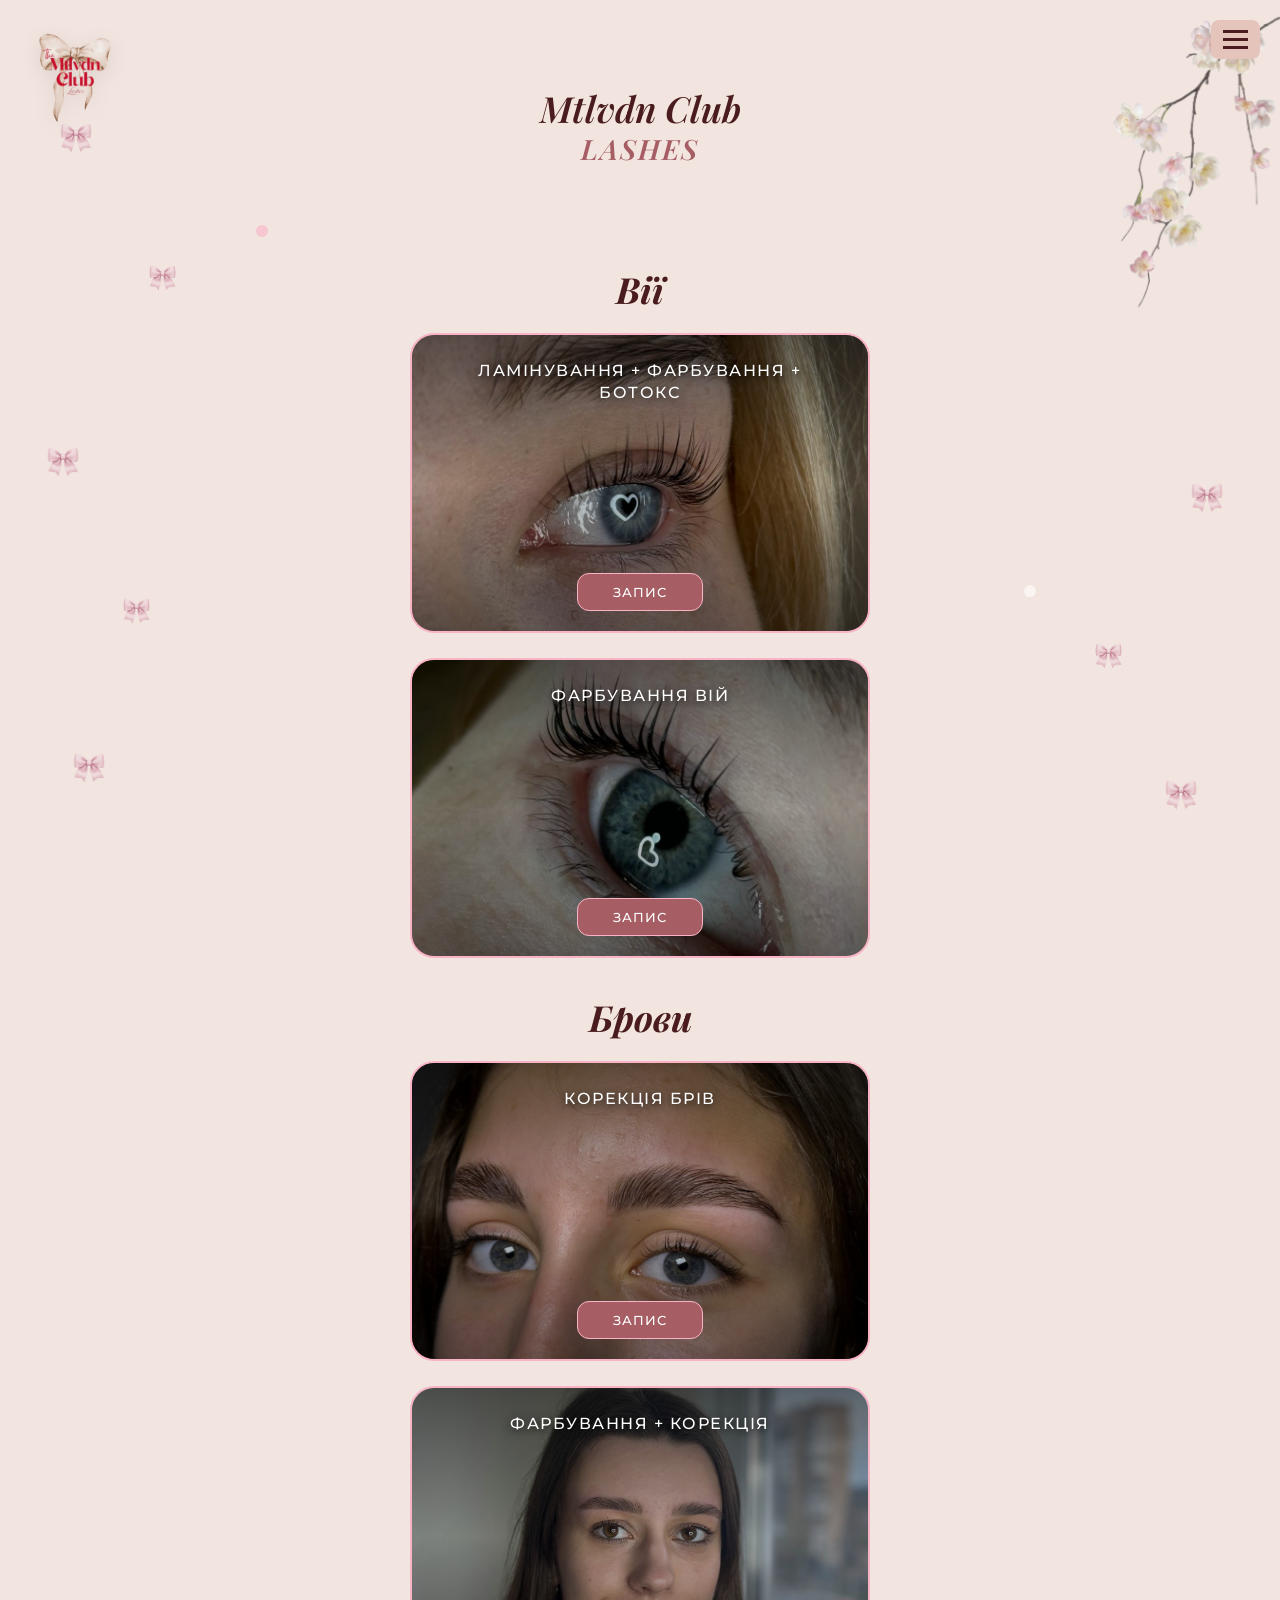
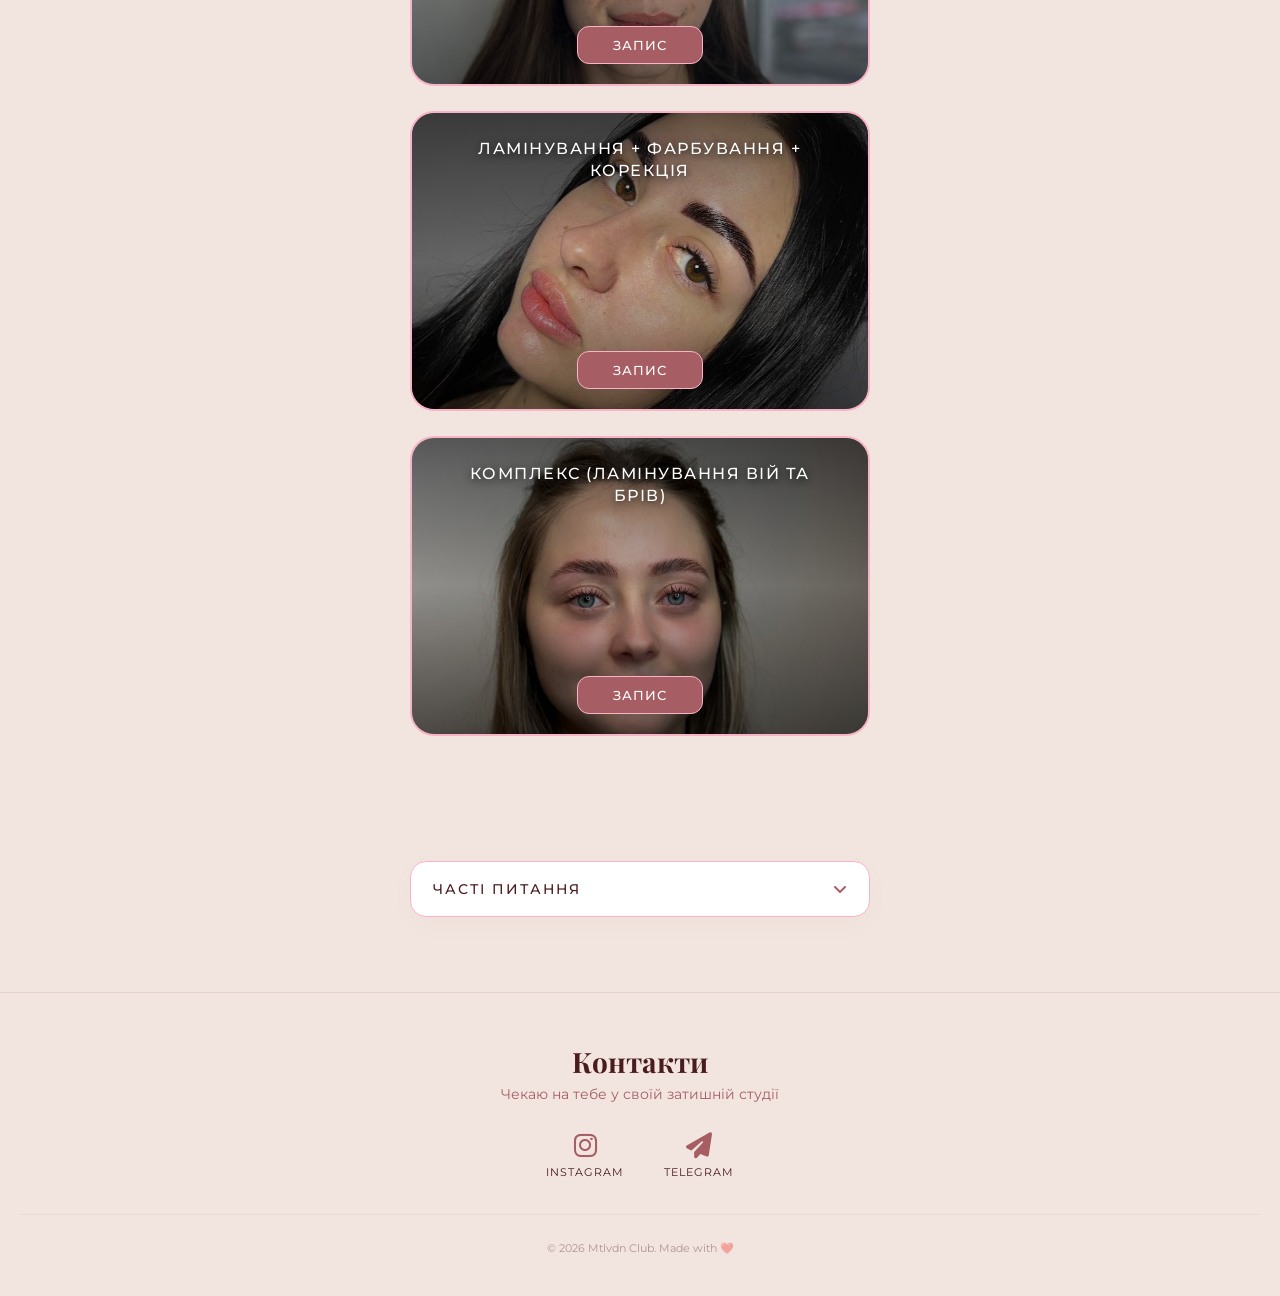
==== index.html @ f92e26c7 "Update print statement from 'Hello' to 'Goodbye'" ====
<!DOCTYPE html>
<html lang="uk">
<head>
    <meta charset="UTF-8">
    <meta name="viewport" content="width=device-width, initial-scale=1.0">
    <title>Mtlvdn Club Lashes</title>
    <link rel="stylesheet" href="style.css">
    <link rel="stylesheet" href="https://cdnjs.cloudflare.com/ajax/libs/font-awesome/6.5.1/css/all.min.css">
    <link href="https://fonts.googleapis.com/css2?family=Montserrat:wght@300;400;500;600&display=swap" rel="stylesheet">
    <link href="https://fonts.googleapis.com/css2?family=Playfair+Display:ital,wght@0,400;0,700;1,600&display=swap" rel="stylesheet">
</head>
<body style="background-color: #f2e5df;">

    <header class="hero">
        <div class="bow bow-1"></div>
        <div class="bow bow-2"></div>
        <div class="bow bow-3"></div>
        <div class="bow bow-4"></div>
        <div class="bow bow-5"></div>
        <div class="bow bow-6"></div>
        <div class="bow bow-7"></div>
        <div class="bow bow-8"></div>
        <div class="bow bow-9"></div>
        <div class="bow bow-10"></div>

        <div class="confetti confetti-1"></div>
        <div class="confetti confetti-2"></div>

        <a href="index.html">
            <img src="images/logo.png" alt="Логотип" class="main-logo">
        </a>

        <div class="header-title">
            <span class="main-text">Mtlvdn Club</span>
            <span class="sub-text">Lashes</span>
        </div>

        <div class="menu-toggle" id="mobile-menu" style="z-index: 9999 !important; cursor: pointer;" 
             onclick="
                this.classList.toggle('active');
                var m = document.getElementById('actual-menu');
                if(m.style.display === 'flex') { m.style.display = 'none'; } else { m.style.display = 'flex'; }
             ">
            <span class="bar"></span>
            <span class="bar"></span>
            <span class="bar"></span>
        </div>

        <nav class="nav-menu" id="actual-menu" style="display: none; position: fixed; top: 0; left: 0; width: 100%; height: 100%; background: rgba(242, 229, 223, 0.98); justify-content: center; align-items: center; z-index: 9998 !important;" 
             onclick="
                document.getElementById('mobile-menu').classList.remove('active'); 
                this.style.display = 'none';
             ">
            <div class="menu-glass-box" style="background: rgba(255, 255, 255, 0.4); backdrop-filter: blur(15px); -webkit-backdrop-filter: blur(15px); border: 1px solid rgba(248, 179, 198, 0.5); border-radius: 35px; padding: 30px; width: 85%; max-width: 360px; box-shadow: 0 15px 35px rgba(74, 28, 31, 0.08);" onclick="event.stopPropagation();">
                <ul style="list-style: none; padding: 0; margin: 0; width: 100%;">
                    <li><a href="services.html" class="menu-btn-item">Послуги</a></li>
                    <li><a href="about.html" class="menu-btn-item">Про мене</a></li>
                    <li><a href="#contacts" class="menu-btn-item" onclick="document.getElementById('actual-menu').style.display = 'none'; document.getElementById('mobile-menu').classList.remove('active');">Контакти</a></li>
                    <li><a href="javascript:void(0)" onclick="document.getElementById('actual-menu').style.display = 'none'; document.getElementById('mobile-menu').classList.remove('active'); openModal();" class="menu-btn-item special">Записатися</a></li>
                </ul>
            </div>
        </nav>
        <img src="images/sakura.png" alt="Sakura" class="sakura-top-right">
    </header>

    <main id="services" class="services-section animate-fade">
        <h2 class="category-title">Вії</h2>
        
        <div class="service-item bg-card" style="background-image: url('images/lashes1.jpg');">
            <div class="card-content">
                <h3 class="card-name">Ламінування + фарбування + ботокс</h3>
                <button class="card-btn" onclick="openModal('Ламінування+фарбування+ботокс (500грн)')">ЗАПИС</button>
            </div>
        </div>

        <div class="service-item bg-card" style="background-image: url('images/lashes2.jpg');">
            <div class="card-content">
                <h3 class="card-name">Фарбування вій</h3>
                <button class="card-btn" onclick="openModal('Фарбування вій (150 грн)')">ЗАПИС</button>
            </div>
        </div>

        <h2 class="category-title">Брови</h2>

        <div class="service-item bg-card" style="background-image: url('images/brows1.jpg');">
            <div class="card-content">
                <h3 class="card-name">Корекція брів</h3>
                <button class="card-btn" onclick="openModal('Корекція брів (200 грн)')">ЗАПИС</button>
            </div>
        </div>

        <div class="service-item bg-card" style="background-image: url('images/brows2.jpg');">
            <div class="card-content">
                <h3 class="card-name">Фарбування + корекція</h3>
                <button class="card-btn" onclick="openModal('Фарбування+корекція (400 грн)')">ЗАПИС</button>
            </div>
        </div>

        <div class="service-item bg-card" style="background-image: url('images/brows3.jpg');">
            <div class="card-content">
                <h3 class="card-name">Ламінування + фарбування + корекція</h3>
                <button class="card-btn" onclick="openModal('Ламінування+фарбування+корекція (600грн)')">ЗАПИС</button>
            </div>
        </div>

        <div class="service-item bg-card" style="background-image: url('images/complex.jpg'); position: relative; height: 300px; border-radius: 24px; background-size: cover; background-position: center; overflow: hidden; display: flex; flex-direction: column; justify-content: flex-end;">
            <div class="card-content" style="width: 100%; padding: 25px 15px 20px 15px; box-sizing: border-box; display: flex; flex-direction: column; align-items: center;">
                <h3 class="card-name" style="text-shadow: 0 2px 8px rgba(0, 0, 0, 0.9);">Комплекс (Ламінування вій та брів)</h3>
                <button class="card-btn" onclick="openModal('Комплекс (1000 грн)')">ЗАПИС</button>
            </div>
        </div>
    </main>
<section class="faq-section animate-fade" style="max-width: 500px; margin: 40px auto 60px auto; padding: 0 20px; box-sizing: border-box;">
        
        <div class="main-faq-toggle" style="background: #ffffff; border: 1.5px solid #f8b3c6; border-radius: 16px; padding: 18px 22px; display: flex; justify-content: space-between; align-items: center; cursor: pointer; box-shadow: 0 8px 25px rgba(166, 94, 100, 0.03); transition: all 0.3s ease;" 
             onclick="toggleGlobalFaq(this)">
            <span style="font-family: 'Montserrat', sans-serif; font-size: 14px; font-weight: 500; color: #4a1c1f; letter-spacing: 2px; text-transform: uppercase; flex-grow: 1; text-align: left;">ЧАСТІ ПИТАННЯ</span>
            <i class="fa-solid fa-angle-down" id="main-faq-icon" style="color: #a65e64; transition: transform 0.3s ease; font-size: 16px; margin-left: 15px;"></i>
        </div>

        <div id="global-faq-container" style="max-height: 0; overflow: hidden; transition: max-height 0.5s ease-out; margin-top: 15px;">
            <div class="faq-container" style="padding-top: 5px;">

                <div class="faq-item" style="background: #ffffff; border: 1.5px solid #f8b3c6; border-radius: 16px; margin-bottom: 12px; overflow: hidden; transition: all 0.3s ease;" onclick="toggleMobileFaq(this)">
                    <div class="faq-question" style="padding: 18px 20px; display: flex; justify-content: space-between; align-items: center; cursor: pointer; font-family: 'Montserrat', sans-serif; font-size: 14px; font-weight: 500; color: #4a1c1f;">
                        <span>1. Скільки тримається ламінування?</span>
                        <i class="fa-solid fa-plus faq-icon" style="color: #a65e64; transition: transform 0.3s ease; font-size: 14px;"></i>
                    </div>
                    <div class="faq-answer" style="max-height: 0; overflow: hidden; transition: max-height 0.3s ease-out; font-family: 'Montserrat', sans-serif; font-size: 13px; line-height: 1.6; color: #5a3e3f; background: #fffbfb;">
                        <p style="padding: 0 20px 18px 20px; margin: 0;">Ефект від ламінування зазвичай тримається від 1 до 2 місяців (4–8 тижнів). Це залежить від природного циклу оновлення волосків та правильного догляду після процедури.<br><br><strong>Важливо:</strong> ефект на віях не зникає раптово в один день — він поступово слабшає, тому навіть на 7–8 тижні частина вій ще може зберігати вигин.</p>
                    </div>
                </div>

                <div class="faq-item" style="background: #ffffff; border: 1.5px solid #f8b3c6; border-radius: 16px; margin-bottom: 12px; overflow: hidden; transition: all 0.3s ease;" onclick="toggleMobileFaq(this)">
                    <div class="faq-question" style="padding: 18px 20px; display: flex; justify-content: space-between; align-items: center; cursor: pointer; font-family: 'Montserrat', sans-serif; font-size: 14px; font-weight: 500; color: #4a1c1f;">
                        <span>2. Чи можна мочити вії після процедури?</span>
                        <i class="fa-solid fa-plus faq-icon" style="color: #a65e64; transition: transform 0.3s ease; font-size: 14px;"></i>
                    </div>
                    <div class="faq-answer" style="max-height: 0; overflow: hidden; transition: max-height 0.3s ease-out; font-family: 'Montserrat', sans-serif; font-size: 13px; line-height: 1.6; color: #5a3e3f; background: #fffbfb;">
                        <p style="padding: 0 20px 18px 20px; margin: 0;">Ні, протягом перших кількох годин варто уникати контакту з водою, не терти очі та не чіпати вії руками.<br><br>У кінці дня обов’язково потрібно змити залишки складників і фарбника — це важлива частина догляду після ламінування. Також бажано утриматися від відвідування сауни, солярію, СПА та басейну в першу добу після процедури.</p>
                    </div>
                </div>

                <div class="faq-item" style="background: #ffffff; border: 1.5px solid #f8b3c6; border-radius: 16px; margin-bottom: 12px; overflow: hidden; transition: all 0.3s ease;" onclick="toggleMobileFaq(this)">
                    <div class="faq-question" style="padding: 18px 20px; display: flex; justify-content: space-between; align-items: center; cursor: pointer; font-family: 'Montserrat', sans-serif; font-size: 14px; font-weight: 500; color: #4a1c1f;">
                        <span>3. Чи псує ламінування свої вії або брови?</span>
                        <i class="fa-solid fa-plus faq-icon" style="color: #a65e64; transition: transform 0.3s ease; font-size: 14px;"></i>
                    </div>
                    <div class="faq-answer" style="max-height: 0; overflow: hidden; transition: max-height 0.3s ease-out; font-family: 'Montserrat', sans-serif; font-size: 13px; line-height: 1.6; color: #5a3e3f; background: #fffbfb;">
                        <p style="padding: 0 20px 18px 20px; margin: 0;">Ні, при правильному виконанні процедури, використанні якісних матеріалів та належному догляді ламінування не шкодить волоскам.</p>
                    </div>
                </div>

                <div class="faq-item" style="background: #ffffff; border: 1.5px solid #f8b3c6; border-radius: 16px; margin-bottom: 12px; overflow: hidden; transition: all 0.3s ease;" onclick="toggleMobileFaq(this)">
                    <div class="faq-question" style="padding: 18px 20px; display: flex; justify-content: space-between; align-items: center; cursor: pointer; font-family: 'Montserrat', sans-serif; font-size: 14px; font-weight: 500; color: #4a1c1f;">
                        <span>4. Скільки тримається фарба на бровах?</span>
                        <i class="fa-solid fa-plus faq-icon" style="color: #a65e64; transition: transform 0.3s ease; font-size: 14px;"></i>
                    </div>
                    <div class="faq-answer" style="max-height: 0; overflow: hidden; transition: max-height 0.3s ease-out; font-family: 'Montserrat', sans-serif; font-size: 13px; line-height: 1.6; color: #5a3e3f; background: #fffbfb;">
                        <p style="padding: 0 20px 18px 20px; margin: 0;">На шкірі фарба тримається до 7 днів, а на волосках — приблизно 3–4 тижні.</p>
                    </div>
                </div>

                <div class="faq-item" style="background: #ffffff; border: 1.5px solid #f8b3c6; border-radius: 16px; margin-bottom: 12px; overflow: hidden; transition: all 0.3s ease;" onclick="toggleMobileFaq(this)">
                    <div class="faq-question" style="padding: 18px 20px; display: flex; justify-content: space-between; align-items: center; cursor: pointer; font-family: 'Montserrat', sans-serif; font-size: 14px; font-weight: 500; color: #4a1c1f;">
                        <span>5. Чи потрібен догляд після процедури?</span>
                        <i class="fa-solid fa-plus faq-icon" style="color: #a65e64; transition: transform 0.3s ease; font-size: 14px;"></i>
                    </div>
                    <div class="faq-answer" style="max-height: 0; overflow: hidden; transition: max-height 0.3s ease-out; font-family: 'Montserrat', sans-serif; font-size: 13px; line-height: 1.6; color: #5a3e3f; background: #fffbfb;">
                        <p style="padding: 0 20px 18px 20px; margin: 0;">Так, важливо використовувати олійки або спеціальні засоби для живлення волосків, а також не терти зону брів і вій.</p>
                    </div>
                </div>

                <div class="faq-item" style="background: #ffffff; border: 1.5px solid #f8b3c6; border-radius: 16px; margin-bottom: 12px; overflow: hidden; transition: all 0.3s ease;" onclick="toggleMobileFaq(this)">
                    <div class="faq-question" style="padding: 18px 20px; display: flex; justify-content: space-between; align-items: center; cursor: pointer; font-family: 'Montserrat', sans-serif; font-size: 14px; font-weight: 500; color: #4a1c1f;">
                        <span>6. Як часто можна робити ламінування?</span>
                        <i class="fa-solid fa-plus faq-icon" style="color: #a65e64; transition: transform 0.3s ease; font-size: 14px;"></i>
                    </div>
                    <div class="faq-answer" style="max-height: 0; overflow: hidden; transition: max-height 0.3s ease-out; font-family: 'Montserrat', sans-serif; font-size: 13px; line-height: 1.6; color: #5a3e3f; background: #fffbfb;">
                        <p style="padding: 0 20px 18px 20px; margin: 0;">Рекомендується повторювати процедуру не частіше ніж один раз на 1,5–2 місяці.</p>
                    </div>
                </div>

                <div class="faq-item" style="background: #ffffff; border: 1.5px solid #f8b3c6; border-radius: 16px; margin-bottom: 12px; overflow: hidden; transition: all 0.3s ease;" onclick="toggleMobileFaq(this)">
                    <div class="faq-question" style="padding: 18px 20px; display: flex; justify-content: space-between; align-items: center; cursor: pointer; font-family: 'Montserrat', sans-serif; font-size: 14px; font-weight: 500; color: #4a1c1f;">
                        <span>7. Чи можна користуватись тушшю після ламінування?</span>
                        <i class="fa-solid fa-plus faq-icon" style="color: #a65e64; transition: transform 0.3s ease; font-size: 14px;"></i>
                    </div>
                    <div class="faq-answer" style="max-height: 0; overflow: hidden; transition: max-height 0.3s ease-out; font-family: 'Montserrat', sans-serif; font-size: 13px; line-height: 1.6; color: #5a3e3f; background: #fffbfb;">
                        <p style="padding: 0 20px 18px 20px; margin: 0;">Так, але бажано не раніше ніж через 24 години після процедури. Краще використовувати неводостійку туш.</p>
                    </div>
                </div>

                <div class="faq-item" style="background: #ffffff; border: 1.5px solid #f8b3c6; border-radius: 16px; margin-bottom: 12px; overflow: hidden; transition: all 0.3s ease;" onclick="toggleMobileFaq(this)">
                    <div class="faq-question" style="padding: 18px 20px; display: flex; justify-content: space-between; align-items: center; cursor: pointer; font-family: 'Montserrat', sans-serif; font-size: 14px; font-weight: 500; color: #4a1c1f;">
                        <span>8. Чи можна робити процедуру після нарощення вій?</span>
                        <i class="fa-solid fa-plus faq-icon" style="color: #a65e64; transition: transform 0.3s ease; font-size: 14px;"></i>
                    </div>
                    <div class="faq-answer" style="max-height: 0; overflow: hidden; transition: max-height 0.3s ease-out; font-family: 'Montserrat', sans-serif; font-size: 13px; line-height: 1.6; color: #5a3e3f; background: #fffbfb;">
                        <p style="padding: 0 20px 18px 20px; margin: 0;">Так, але тільки після повного зняття нарощених вій.</p>
                    </div>
                </div>

                <div class="faq-item" style="background: #ffffff; border: 1.5px solid #f8b3c6; border-radius: 16px; margin-bottom: 12px; overflow: hidden; transition: all 0.3s ease;" onclick="toggleMobileFaq(this)">
                    <div class="faq-question" style="padding: 18px 20px; display: flex; justify-content: space-between; align-items: center; cursor: pointer; font-family: 'Montserrat', sans-serif; font-size: 14px; font-weight: 500; color: #4a1c1f;">
                        <span>9. Чи може бути алергія на фарбу або склади?</span>
                        <i class="fa-solid fa-plus faq-icon" style="color: #a65e64; transition: transform 0.3s ease; font-size: 14px;"></i>
                    </div>
                    <div class="faq-answer" style="max-height: 0; overflow: hidden; transition: max-height 0.3s ease-out; font-family: 'Montserrat', sans-serif; font-size: 13px; line-height: 1.6; color: #5a3e3f; background: #fffbfb;">
                        <p style="padding: 0 20px 18px 20px; margin: 0;">Так, у людей із чутливою шкірою можлива алергічна реакція, тому за бажанням можна попередньо зробити тест на алергію.</p>
                    </div>
                </div>

                <div class="faq-item" style="background: #ffffff; border: 1.5px solid #f8b3c6; border-radius: 16px; margin-bottom: 12px; overflow: hidden; transition: all 0.3s ease;" onclick="toggleMobileFaq(this)">
                    <div class="faq-question" style="padding: 18px 20px; display: flex; justify-content: space-between; align-items: center; cursor: pointer; font-family: 'Montserrat', sans-serif; font-size: 14px; font-weight: 500; color: #4a1c1f;">
                        <span>10. Що таке ламінування брів або вій?</span>
                        <i class="fa-solid fa-plus faq-icon" style="color: #a65e64; transition: transform 0.3s ease; font-size: 14px;"></i>
                    </div>
                    <div class="faq-answer" style="max-height: 0; overflow: hidden; transition: max-height 0.3s ease-out; font-family: 'Montserrat', sans-serif; font-size: 13px; line-height: 1.6; color: #5a3e3f; background: #fffbfb;">
                        <p style="padding: 0 20px 18px 20px; margin: 0;">Ламінування — це procedural, яка допомагає надати бровам і віям більш доглянутого та виразного вигляду.<br><br>Вії стають підкрученими, візуально довшими та об’ємнішими, а брови — більш слухняними, акуратно вкладеними та густішими на вигляд. Під час процедури також часто виконується фарбування та живлення волосків.</p>
                    </div>
                </div>

                <div class="faq-item" style="background: #ffffff; border: 1.5px solid #f8b3c6; border-radius: 16px; margin-bottom: 12px; overflow: hidden; transition: all 0.3s ease;" onclick="toggleMobileFaq(this)">
                    <div class="faq-question" style="padding: 18px 20px; display: flex; justify-content: space-between; align-items: center; cursor: pointer; font-family: 'Montserrat', sans-serif; font-size: 14px; font-weight: 500; color: #4a1c1f;">
                        <span>11. Як довго триває процедура?</span>
                        <i class="fa-solid fa-plus faq-icon" style="color: #a65e64; transition: transform 0.3s ease; font-size: 14px;"></i>
                    </div>
                    <div class="faq-answer" style="max-height: 0; overflow: hidden; transition: max-height 0.3s ease-out; font-family: 'Montserrat', sans-serif; font-size: 13px; line-height: 1.6; color: #5a3e3f; background: #fffbfb;">
                        <p style="padding: 0 20px 18px 20px; margin: 0;">У середньому процедура займає від 40 хвилин до 1,5 години.</p>
                    </div>
                </div>

                <div class="faq-item" style="background: #ffffff; border: 1.5px solid #f8b3c6; border-radius: 16px; margin-bottom: 12px; overflow: hidden; transition: all 0.3s ease;" onclick="toggleMobileFaq(this)">
                    <div class="faq-question" style="padding: 18px 20px; display: flex; justify-content: space-between; align-items: center; cursor: pointer; font-family: 'Montserrat', sans-serif; font-size: 14px; font-weight: 500; color: #4a1c1f;">
                        <span>12. Чи є протипоказання?</span>
                        <i class="fa-solid fa-plus faq-icon" style="color: #a65e64; transition: transform 0.3s ease; font-size: 14px;"></i>
                    </div>
                    <div class="faq-answer" style="max-height: 0; overflow: hidden; transition: max-height 0.3s ease-out; font-family: 'Montserrat', sans-serif; font-size: 13px; line-height: 1.6; color: #5a3e3f; background: #fffbfb;">
                        <p style="padding: 0 20px 18px 20px; margin: 0;">Так, процедуру не рекомендується робити при захворюваннях очей, подразненнях шкіри, алергічних реакціях, відкритих ранках або відразу після косметологічних процедур у зоні брів чи очей.</p>
                    </div>
                </div>

                <div class="faq-item" style="background: #ffffff; border: 1.5px solid #f8b3c6; border-radius: 16px; margin-bottom: 12px; overflow: hidden; transition: all 0.3s ease;" onclick="toggleMobileFaq(this)">
                    <div class="faq-question" style="padding: 18px 20px; display: flex; justify-content: space-between; align-items: center; cursor: pointer; font-family: 'Montserrat', sans-serif; font-size: 14px; font-weight: 500; color: #4a1c1f;">
                        <span>13. Чи можна робити ламінування при чутливій шкірі?</span>
                        <i class="fa-solid fa-plus faq-icon" style="color: #a65e64; transition: transform 0.3s ease; font-size: 14px;"></i>
                    </div>
                    <div class="faq-answer" style="max-height: 0; overflow: hidden; transition: max-height 0.3s ease-out; font-family: 'Montserrat', sans-serif; font-size: 13px; line-height: 1.6; color: #5a3e3f; background: #fffbfb;">
                        <p style="padding: 0 20px 18px 20px; margin: 0;">Так, але важливо заздалегідь попередити майстра про чутливість шкіри. За потреби можна зробити тест на алергію, щоб процедура була максимально комфортною та безпечною.</p>
                    </div>
                </div>

                <div class="faq-item" style="background: #ffffff; border: 1.5px solid #f8b3c6; border-radius: 16px; margin-bottom: 12px; overflow: hidden; transition: all 0.3s ease;" onclick="toggleMobileFaq(this)">
                    <div class="faq-question" style="padding: 18px 20px; display: flex; justify-content: space-between; align-items: center; cursor: pointer; font-family: 'Montserrat', sans-serif; font-size: 14px; font-weight: 500; color: #4a1c1f;">
                        <span>14. Що робити, якщо результат не сподобався?</span>
                        <i class="fa-solid fa-plus faq-icon" style="color: #a65e64; transition: transform 0.3s ease; font-size: 14px;"></i>
                    </div>
                    <div class="faq-answer" style="max-height: 0; overflow: hidden; transition: max-height 0.3s ease-out; font-family: 'Montserrat', sans-serif; font-size: 13px; line-height: 1.6; color: #5a3e3f; background: #fffbfb;">
                        <p style="padding: 0 20px 18px 20px; margin: 0;">Потрібно повідомити майстра про свої побажання. За можливості можна зробити корекцію або записатися на повторну консультацію.</p>
                    </div>
                </div>

                <div class="faq-item" style="background: #ffffff; border: 1.5px solid #f8b3c6; border-radius: 16px; margin-bottom: 12px; overflow: hidden; transition: all 0.3s ease;" onclick="toggleMobileFaq(this)">
                    <div class="faq-question" style="padding: 18px 20px; display: flex; justify-content: space-between; align-items: center; cursor: pointer; font-family: 'Montserrat', sans-serif; font-size: 14px; font-weight: 500; color: #4a1c1f;">
                        <span>15. Чи можна робити ламінування перед морем?</span>
                        <i class="fa-solid fa-plus faq-icon" style="color: #a65e64; transition: transform 0.3s ease; font-size: 14px;"></i>
                    </div>
                    <div class="faq-answer" style="max-height: 0; overflow: hidden; transition: max-height 0.3s ease-out; font-family: 'Montserrat', sans-serif; font-size: 13px; line-height: 1.6; color: #5a3e3f; background: #fffbfb;">
                        <p style="padding: 0 20px 18px 20px; margin: 0;">   Так, але бажано робити процедуру за 3–5 днів до відпочинку. Важливу роль відіграє зволоження волосків, тому за потреби майстер може підібрати доглядові засоби.
    Після контакту із солоною водою важливо промивати вії та брови прісною водою.
        Щодо брів — перед відпочинком краще обрати звичайне фарбування, оскільки це більш практичний варіант у умовах моря, сонця та спеки.</p>
                    </div>
                </div>

            </div>
        </div>
    </section>
            
    <div id="bookingModal" class="modal">
        <div class="modal-overlay" onclick="closeModal()"></div>
        <div class="modal-content">
            <span class="close-modal" onclick="closeModal()">&times;</span>
            <h2 class="modal-title">Запишіться на прийом</h2>
            
            <form id="bookingForm">
                <div class="input-group">
                    <label>Оберіть послугу:</label>
                    <select id="service" name="service" class="modal-input" required>
                        <option value="" disabled selected>Виберіть з переліку...</option>
                        <optgroup label="Вії">
                            <option value="Ламінування+фарбування+ботокс (500грн)">Ламінування+фарбування+ботокс — 500 грн</option>
                            <option value="Фарбування вій (150 грн)">Фарбування вій — 150 грн</option>
                        </optgroup>
                        <optgroup label="Брови">
                            <option value="Корекція брів (200 грн)">Корекція брів — 200 грн</option>
                            <option value="Фарбування+корекція (400 грн)">Фарбування+корекція — 400 грн</option>
                            <option value="Ламінування+фарбування+корекція (600грн)">Ламінування+фарбування+корекція — 600 грн</option>
                            <option value="Депіляція над верхньою губою (200грн)">Депіляція над верхньою губою — 200 грн</option>
                        </optgroup>
                        <optgroup label="Комплекси">
                            <option value="Комплекс (1000 грн)">Комплекс (Ламінування вій та брів) — 1000 грн</option>
                        </optgroup>
                    </select>
                </div>

                <div class="input-group">
                    <label>Ваше ім'я:</label>
                    <input type="text" name="name" class="modal-input" placeholder="Введіть ім'я" required>
                </div>

                <div class="input-group">
                    <label>Номер телефону:</label>
                    <input type="tel" name="phone" class="modal-input" placeholder="+380..." required>
                </div>

                <div class="input-group">
                    <label>Дата візиту:</label>
                    <input type="date" name="date" class="modal-input" required style="display: block !important; width: 100% !important; box-sizing: border-box !important;">
                </div>
                
                <div class="input-group">
                    <label>Час візиту:</label>
                    <input type="time" name="time" class="modal-input" required style="display: block !important; width: 100% !important; box-sizing: border-box !important;">
                </div>

                <div class="input-group">
                    <label>Коментар:</label>
                    <textarea name="comment" class="modal-input" rows="3" placeholder="Ваші побажання..."></textarea>
                </div>

                <button type="submit" class="submit-btn">Підтвердити запис</button>
            </form>
        </div>
    </div>

    <div id="success-modal" class="modal">
        <div class="modal-overlay" onclick="closeSuccessModal()"></div>
        <div class="modal-content" style="text-align: center;">
            <div class="success-icon-wrapper">
                <svg viewBox="0 0 24 24" fill="none" xmlns="http://www.w3.org/2000/svg" style="width: 50px; height: 50px;">
                    <path d="M12 2L14.8 9.2L22 12L14.8 14.8L12 22L9.2 14.8L2 12L9.2 9.2L12 2Z" fill="#a65e64"/>
                </svg>
            </div>
            <h3 style="font-family: 'Playfair Display', serif; font-size: 24px; color: #4a1c1f; margin-bottom: 10px;">Дякуємо!</h3>
            <p style="font-family: 'Montserrat', sans-serif; font-size: 14px; color: #5a3e3f; margin-bottom: 20px;">Ваша заявка успішно відправлена. Ми зв'яжемося з вами найближчим часом!</p>
            <button onclick="closeSuccessModal()" class="submit-btn">Гаразд</button>
        </div>
    </div>

    <footer id="contacts" class="footer-section">
        <div class="footer-content">
            <h2 class="footer-title">Контакти</h2>
            <p class="footer-subtitle">Чекаю на тебе у своїй затишній студії</p>
            
            <div class="contact-links">
                <a href="https://instagram.com/ТВІЙ_НІК" target="_blank" class="contact-item">
                    <i class="fa-brands fa-instagram footer-icon"></i>
                    <span class="label">Instagram</span>
                </a>
                
                <a href="https://t.me/ТВІЙ_НОМЕР" target="_blank" class="contact-item">
                    <i class="fa-solid fa-paper-plane footer-icon"></i>
                    <span class="label">Telegram</span>
                </a>
            </div>

            <div class="footer-bottom">
                <p>© 2026 Mtlvdn Club. Made with ❤️</p>
            </div>
        </div>
    </footer>

    <script src="script.js"></script> 
</body>
</html>
---- style.css ----
/* ==========================================================================
   1. БАЗОВІ СТИЛІ ТА СКИДАННЯ
   ========================================================================== */
body, html { 
    margin: 0 !important; 
    padding: 0 !important; 
    width: 100% !important;
    background-color: #f2e5df !important; 
    overflow-x: hidden;
    font-family: 'Playfair Display', serif;
}

html {
    scroll-behavior: smooth;
}

/* ==========================================================================
   2. ШАПКА ТА ЛОГОТИП
   ========================================================================== */
.hero {
    position: relative;
    width: 100%;
    min-height: 220px;
    display: flex;
    flex-direction: column;
    align-items: center;
    justify-content: center;
}

.main-logo { 
    position: absolute; 
    top: 15px; 
    left: 20px; 
    width: 110px; 
    z-index: 10;
    filter: drop-shadow(0px 5px 10px rgba(0, 0, 0, 0.08));
    cursor: pointer;
}

.sakura-top-right {
    position: absolute; 
    top: 0; 
    right: 0; 
    width: 180px; 
    z-index: 5; 
    pointer-events: none;
}

.header-title {
    display: flex !important;
    flex-direction: column !important;
    align-items: center !important;
    text-align: center !important;
    padding: 40px 10px 10px !important; 
    margin-top: 0 !important;
    z-index: 10;
}

.main-text { 
    font-style: italic !important; 
    font-weight: 600 !important; 
    font-size: 36px !important; 
    color: #4a1c1f !important; 
    margin: 0 !important;
}

.sub-text { 
    font-style: italic !important; 
    font-weight: 600 !important; 
    font-size: 28px !important; 
    color: #a65e64 !important; 
    margin-top: -2px !important; 
    letter-spacing: 2px;
    text-transform: uppercase;
}

/* ==========================================================================
   3. БАНТИКИ ТА КОНФЕТТІ (ГОЛОВНИЙ СТИЛЬ ДЛЯ ПК — СТАТИЧНІ НА ЕКРАНІ)
   ========================================================================== */
.bow {
    position: fixed; 
    background-image: url('images/bow.png'); 
    background-size: contain;
    background-repeat: no-repeat;
    z-index: 5; 
    opacity: 0.9;
    width: 60px;
    height: 60px;
    pointer-events: none; 
}

/* Розставляємо бантики по всій висоті екрана комп'ютера */
.bow-1 { top: 12vh; left: 4%; }   
.bow-2 { top: 48vh; left: 3%; }   
.bow-3 { top: 82vh; left: 5%; }   

.bow-4 { top: 15vh; right: 4%; }  
.bow-5 { top: 52vh; right: 3%; }  
.bow-6 { top: 85vh; right: 5%; }  

.bow-7 { top: 28vh; left: 11%; width: 52px; height: 52px; } 
.bow-8 { top: 32vh; right: 13%; width: 52px; height: 52px; }
.bow-9 { top: 65vh; left: 9%; width: 52px; height: 52px; }
.bow-10 { top: 70vh; right: 11%; width: 52px; height: 52px; }

/* Ховаємо внутрішні, залишаючи рівно 8 бантиків на екрані ПК */
.bow:nth-child(4), .bow:nth-child(8) { 
    display: none !important; 
}

/* Статичне конфеті */
.confetti {
    position: fixed; 
    width: 12px; 
    height: 12px;
    background-color: #f8b3c6;
    border-radius: 50%;
    z-index: 4;
    opacity: 0.6;
    animation: float 8s infinite ease-in-out;
    pointer-events: none;
}
.confetti-1 { top: 25vh; left: 20%; }
.confetti-2 { top: 65vh; left: 80%; background-color: #ffffff; }

@keyframes float {
    0%, 100% { transform: translateY(0) translateX(0); }
    50% { transform: translateY(-40px) translateX(25px); }
}

/* ==========================================================================
   4. МОБІЛЬНЕ МЕНЮ ТА КНОПКА-БУРГЕР
   ========================================================================== */
.menu-toggle { 
    cursor: pointer; 
    position: absolute; 
    top: 20px; 
    right: 20px; 
    z-index: 3000; 
    background: #e5c5bb; 
    padding: 10px 12px; 
    border-radius: 8px; 
    display: flex;
    flex-direction: column;
    gap: 5px;
    transition: all 0.3s ease;
}
.menu-toggle .bar { 
    display: block; 
    width: 25px; 
    height: 3px; 
    background: #4a1c1f; 
    transition: all 0.3s ease;
}

.menu-toggle.active .bar:nth-child(1) { transform: translateY(8px) rotate(45deg); }
.menu-toggle.active .bar:nth-child(2) { opacity: 0; }
.menu-toggle.active .bar:nth-child(3) { transform: translateY(-8px) rotate(-45deg); }

.nav-menu {
    display: none; 
    position: fixed; 
    top: 0; 
    left: 0;
    width: 100%; 
    height: 100%; 
    background: rgba(242, 229, 223, 0.98) !important; 
    justify-content: center; 
    align-items: center; 
    z-index: 4000 !important; 
}

.nav-menu.active { 
    display: flex !important; 
}

.menu-glass-box {
    background: rgba(255, 255, 255, 0.4) !important;
    backdrop-filter: blur(15px) !important;
    -webkit-backdrop-filter: blur(15px) !important;
    border: 1px solid rgba(248, 179, 198, 0.5) !important;
    border-radius: 35px !important;
    padding: 30px !important;
    width: 85% !important;
    max-width: 360px !important;
    box-shadow: 0 15px 35px rgba(74, 28, 31, 0.08) !important;
}

.nav-menu ul { 
    list-style: none; 
    padding: 0; 
    margin: 0;
    width: 100%;
}

.menu-btn-item {
    display: flex !important;
    align-items: center !important;
    justify-content: center !important;
    width: 100% !important;
    height: 50px !important;
    background: #ffffff !important;
    color: #4a1c1f !important;
    text-decoration: none !important;
    margin-bottom: 15px !important;
    border-radius: 50px !important;
    border: 1px solid #f8b3c6 !important;
    font-family: 'Montserrat', sans-serif !important;
    font-size: 14px !important;
    font-weight: 500 !important;
    letter-spacing: 1.5px !important;
    text-transform: uppercase !important;
    box-sizing: border-box;
}

.menu-btn-item:hover {
    letter-spacing: 2px !important;
    background: #ffffff !important;
    box-shadow: 0 8px 20px rgba(248, 179, 198, 0.4) !important;
    border-color: #a65e64 !important;
    transform: scale(1.02);
}

.menu-btn-item.special {
    background: linear-gradient(135deg, #a65e64, #c28287) !important;
    color: #ffffff !important;
    border: none !important;
    font-weight: 600 !important;
    box-shadow: 0 8px 15px rgba(166, 94, 100, 0.2) !important;
    margin-bottom: 0 !important;
}

/* ==========================================================================
   5. СЕКЦІЯ СТОРІНКИ ПОСЛУГ (КАРТКИ З ФОТО)
   ========================================================================== */
.services-section {
    width: 100% !important;
    max-width: 500px !important;
    margin: 0 auto !important;
    padding: 10px 20px 60px 20px !important;
    box-sizing: border-box;
    position: relative;
    z-index: 10;
}

.category-title {
    font-family: 'Playfair Display', serif;
    font-style: italic;
    font-size: 36px;
    color: #4a1c1f;
    text-align: center;
    margin: 35px 0 20px 0;
}

.service-item.bg-card {
    height: 300px !important;
    width: 100% !important;
    margin: 0 auto 25px auto !important;
    border: 2px solid #f8b3c6 !important;
    border-radius: 24px !important;
    background-size: cover !important;
    background-position: center !important;
    position: relative !important;
    overflow: hidden !important;
    display: flex !important;
    box-sizing: border-box;
}

.service-item.bg-card::before {
    content: "";
    position: absolute;
    top: 0; left: 0; width: 100%; height: 100%;
    background: linear-gradient(to bottom, rgba(0, 0, 0, 0.55) 0%, rgba(0, 0, 0, 0.2) 50%, rgba(0, 0, 0, 0.5) 100%);
    z-index: 1;
}

.card-content {
    width: 100% !important;
    height: 100% !important;
    position: relative;
    z-index: 2;
    display: flex !important;
    flex-direction: column !important;
    align-items: center !important;
    justify-content: flex-start !important; 
    padding: 25px 15px 20px 15px !important; 
    box-sizing: border-box !important;
}

.card-name {
    color: #ffffff !important;
    font-family: 'Montserrat', sans-serif !important;
    font-size: 16px !important; 
    font-weight: 500 !important; 
    text-transform: uppercase !important;
    letter-spacing: 1.5px !important;
    text-align: center;
    margin: 0 0 10px 0 !important;
    text-shadow: 0 2px 8px rgba(0,0,0,0.8) !important;
    max-width: 90% !important;
    line-height: 1.4 !important;
}

.card-btn {
    margin-top: auto !important;
    background: #a65e64 !important;
    border: 1px solid #f8b3c6 !important;
    color: white !important;
    padding: 10px 35px !important; 
    border-radius: 12px !important;
    font-family: 'Montserrat', sans-serif !important;
    font-size: 13px !important;
    font-weight: 500 !important;
    text-transform: uppercase !important;
    letter-spacing: 1px;
    cursor: pointer !important;
    transition: all 0.3s ease;
}
.card-btn:hover {
    background: #8e4d52 !important;
    transform: translateY(-2px);
}

/* ==========================================================================
   6. ТЕКСТОВИЙ ПРАЙС-ЛИСТ (`services.html`)
   ========================================================================== */
.services-container {
    padding: 30px 20px 100px !important;
    max-width: 550px !important;
    margin: 0 auto !important;
    box-sizing: border-box;
}

.back-link {
    text-decoration: none;
    color: #a65e64;
    font-family: 'Montserrat', sans-serif;
    text-transform: uppercase;
    font-size: 12px;
    letter-spacing: 2px;
    font-weight: 500;
}

.price-list {
    margin-bottom: 35px !important;
}

.price-item {
    display: flex !important;
    align-items: baseline !important;
    margin-bottom: 18px !important;
    font-family: 'Montserrat', sans-serif !important;
}

.price-item .name {
    font-size: 14px !important;
    color: #4a1c1f !important;
    font-weight: 400 !important;
    max-width: 75%;
}

.price-item .price {
    font-weight: 600 !important;
    color: #a65e64 !important;
    white-space: nowrap;
    margin-left: auto; 
    padding-left: 10px;
}

/* ==========================================================================
   7. МОДАЛЬНІ ВІКНА ТА ФОРМА ЗАПИСУ
   ========================================================================== */
.modal { 
    display: none; 
    position: fixed; 
    top: 0; left: 0; 
    width: 100%; height: 100%; 
    z-index: 5000; 
    align-items: center;
    justify-content: center;
}

.modal-overlay {
    position: absolute;
    top: 0; left: 0;
    width: 100%; height: 100%;
    background: rgba(40, 20, 22, 0.4);
    backdrop-filter: blur(4px);
}

.modal-content {
    background-color: #f2e5df !important; 
    position: relative;
    z-index: 5002;
    padding: 25px !important;
    border-radius: 24px !important;
    width: 88% !important;
    max-width: 400px !important;
    border: 2px solid #f8b3c6 !important;
    box-shadow: 0 15px 35px rgba(74, 28, 31, 0.15) !important;
    box-sizing: border-box;
}

.close-modal {
    position: absolute;
    top: 12px;
    right: 18px;
    font-size: 26px;
    color: #a65e64;
    cursor: pointer;
}

.modal-title {
    font-family: 'Playfair Display', serif !important;
    color: #4a1c1f !important;
    text-align: center !important;
    font-size: 24px !important;
    margin: 0 0 20px 0 !important;
}

.input-group {
    margin-bottom: 12px !important;
    text-align: left !important;
}

.input-group label {
    display: block !important;
    font-family: 'Montserrat', sans-serif !important;
    font-size: 13px !important;
    color: #4a1c1f !important;
    margin-bottom: 4px !important;
    padding-left: 4px;
}

.modal-input {
    width: 100% !important;
    padding: 11px 14px !important;
    border: 1.5px solid #f8b3c6 !important; 
    border-radius: 12px !important;
    background: #ffffff !important;
    font-family: 'Montserrat', sans-serif !important;
    font-size: 14px !important;
    box-sizing: border-box !important;
    outline: none !important;
}
.modal-input:focus {
    border-color: #a65e64 !important;
}

.row {
    display: flex !important;
    gap: 12px !important;
}
.row .input-group {
    flex: 1 !important;
}

.submit-btn {
    background: #a65e64 !important;
    color: white !important;
    border: none !important;
    padding: 13px 0 !important;
    width: 100% !important;
    border-radius: 12px !important;
    font-family: 'Montserrat', sans-serif !important;
    font-size: 15px !important;
    font-weight: 500 !important;
    cursor: pointer !important;
    margin-top: 10px !important;
    text-transform: uppercase;
    letter-spacing: 1px;
}
.submit-btn:hover { background: #8e4d52 !important; }
textarea.modal-input { resize: none !important; }

/* ==========================================================================
   8. СТОРІНКА ПРО МЕНЕ (`about.html`)
   ========================================================================== */
.about-container {
    max-width: 500px !important; 
    margin: 0 auto !important;
    padding: 30px 20px 60px !important;
    box-sizing: border-box;
}

.about-photo-wrapper {
    position: relative !important;
    width: 240px !important; 
    height: 320px !important;
    margin: 30px auto 35px auto !important;
}

.about-img {
    width: 100% !important;
    height: 100% !important;
    object-fit: cover !important; 
    border-radius: 20px !important; 
    box-shadow: 0 10px 25px rgba(74, 28, 31, 0.1) !important; 
}

.about-title {
    font-family: 'Playfair Display', serif !important;
    font-size: 28px !important;
    color: #4a1c1f !important;
    margin-bottom: 15px !important;
    text-align: center;
}

.about-text {
    font-family: 'Montserrat', sans-serif !important;
    font-size: 14px !important;
    line-height: 1.6 !important;
    color: #5a3e3f !important;
    margin-bottom: 15px !important;
    font-weight: 400 !important;
}

/* ==========================================================================
   9. ПІДВАЛ (ФУТЕР) СТОРІНКИ
   ========================================================================== */
.footer-section {
    padding: 50px 20px 30px !important;
    background-color: #f2e5df !important; 
    border-top: 1px solid rgba(166, 94, 100, 0.15) !important;
    text-align: center !important;
    position: relative;
    z-index: 10;
}

.footer-title {
    font-family: 'Playfair Display', serif !important;
    font-size: 28px !important;
    color: #4a1c1f !important;
    margin: 0 0 5px 0 !important;
}

.footer-subtitle {
    font-family: 'Montserrat', sans-serif !important;
    color: #a65e64 !important;
    margin: 0 0 30px 0 !important;
    font-size: 14px;
}

.contact-links {
    display: flex !important;
    justify-content: center !important;
    gap: 40px !important;
    margin-bottom: 35px !important;
}

.contact-item {
    text-decoration: none !important;
    display: flex !important;
    flex-direction: column !important;
    align-items: center !important;
    gap: 6px !important;
}

.footer-icon {
    font-size: 26px !important; 
    color: #a65e64 !important;  
}

.contact-item .label {
    font-family: 'Montserrat', sans-serif !important;
    font-size: 11px !important;
    text-transform: uppercase !important;
    letter-spacing: 1px !important;
    color: #4a1c1f !important;
}

.footer-bottom {
    font-family: 'Montserrat', sans-serif !important;
    font-size: 11px !important;
    color: rgba(74, 28, 31, 0.4) !important;
    margin-top: 20px !important;
    border-top: 1px solid rgba(166, 94, 100, 0.08) !important;
    padding-top: 15px !important;
}

/* ==========================================================================
   10. АНІМАЦІЇ
   ========================================================================== */
.animate-fade { animation: fadeInUp 0.6s ease-out forwards; }
@keyframes fadeInUp {
    from { opacity: 0; transform: translateY(15px); }
    to { opacity: 1; transform: translateY(0); }
}

/* ==========================================================================
   11. АДАПТИВНИЙ КРАШ-ТЕСТ ДЛЯ ТЕЛЕФОНІВ (Мобільні екрани)
   ========================================================================== */
@media screen and (max-width: 768px) {
    .sakura-top-right { width: 120px !important; }
    .main-logo { width: 90px !important; left: 15px !important; top: 15px !important; }
    .main-text { font-size: 30px !important; }
    .sub-text { font-size: 22px !important; }
    .service-item.bg-card { height: 240px !important; }
    .card-name { font-size: 14px !important; }

    /* Мобільні бантики */
    .bow {
        position: absolute !important;
        width: 38px !important;        
        height: 38px !important;
        z-index: 1 !important;         
    }
    .bow-1 { top: 190px !important; left: 1% !important; }
    .bow-2 { top: 520px !important; left: 1% !important; }
    .bow-3 { top: 900px !important; left: 2% !important; }
    .bow-4 { top: 230px !important; right: 1% !important; }
    .bow-5 { top: 620px !important; right: 1% !important; }
    .bow-6 { top: 1050px !important; right: 2% !important; }
    .bow-7, .bow-8, .bow-9, .bow-10 { display: none !important; }
    .confetti { position: absolute !important; z-index: 1 !important; }
    /* ==========================================================================
   КНОПКА ДЛЯ СТОРІНКИ ПРО МЕНЕ
   ========================================================================== */
.mega-booking-btn {
    display: block !important;
    margin: 30px auto 0 auto !important;
    text-align: center !important;
    text-decoration: none !important;
    background: #a65e64 !important; /* Твій фірмовий колір */
    color: white !important;
    padding: 14px 25px !important;
    width: 100% !important;
    max-width: 280px !important; /* Оптимальна ширина під фото */
    border-radius: 12px !important;
    font-family: 'Montserrat', sans-serif !important;
    font-size: 14px !important;
    font-weight: 500 !important;
    text-transform: uppercase !important;
    letter-spacing: 1px !important;
    box-shadow: 0 8px 15px rgba(166, 94, 100, 0.2) !important;
    transition: all 0.3s ease !important;
}

.mega-booking-btn:hover {
    background: #8e4d52 !important;
    transform: translateY(-2px) !important;
}

    /* ----------------------------------------------------------------------
       ВИПРАВЛЕННЯ ДЛЯ МОДАЛКИ ТА ПОЛІВ "ДАТА І ЧАС" НА СМАРТФОНІ
       ---------------------------------------------------------------------- */
    .modal-content {
        width: 88% !important;        
        max-width: 340px !important;   
        padding: 20px !important; 
        border-radius: 20px !important;
        box-sizing: border-box !important;
    }

    .modal-title {
        font-size: 20px !important;    
        margin-bottom: 15px !important;
    }

    .close-modal {
        top: 8px !important;
        right: 14px !important;
        font-size: 22px !important;    
    }

    .input-group {
        margin-bottom: 10px !important; 
        width: 100% !important;
        box-sizing: border-box !important;
    }

    .input-group label {
        display: block !important;
        text-align: left !important;
        font-size: 12px !important;    
        margin-bottom: 3px !important;
    }

    .modal-input {
        width: 100% !important;
        padding: 10px 12px !important;  
        font-size: 14px !important;    
        border-radius: 10px !important;
        box-sizing: border-box !important;
        height: 40px !important;
        text-align: left !important;
    }

    /* Фікс вирівнювання тексту та скидання стилів Safari для iPhone */
    input[type="date"].modal-input,
    input[type="time"].modal-input {
        display: flex !important;
        align-items: center !important;
        justify-content: flex-start !important;
        -webkit-appearance: none !important;
        appearance: none !important;
        padding-left: 12px !important;
        background-position: right 12px center !important;
    }

    input[type="date"]::-webkit-calendar-picker-indicator,
    input[type="time"]::-webkit-calendar-picker-indicator {
        margin: 0 !important;
        padding: 0 !important;
    }

    .row {
        display: flex !important;
        flex-direction: column !important; 
        gap: 0 !important; 
        width: 100% !important;
    }
    
    .row .input-group {
        margin-bottom: 10px !important;
        width: 100% !important;
    }

    .submit-btn {
        padding: 12px 0 !important;    
        font-size: 14px !important;    
        border-radius: 10px !important;
        margin-top: 5px !important;
        width: 100% !important;
        box-sizing: border-box !important;
    }
}
    }

    .submit-btn {
        padding: 12px 0 !important;    
        font-size: 14px !important;    
        border-radius: 10px !important;
        margin-top: 5px !important;
    }
}
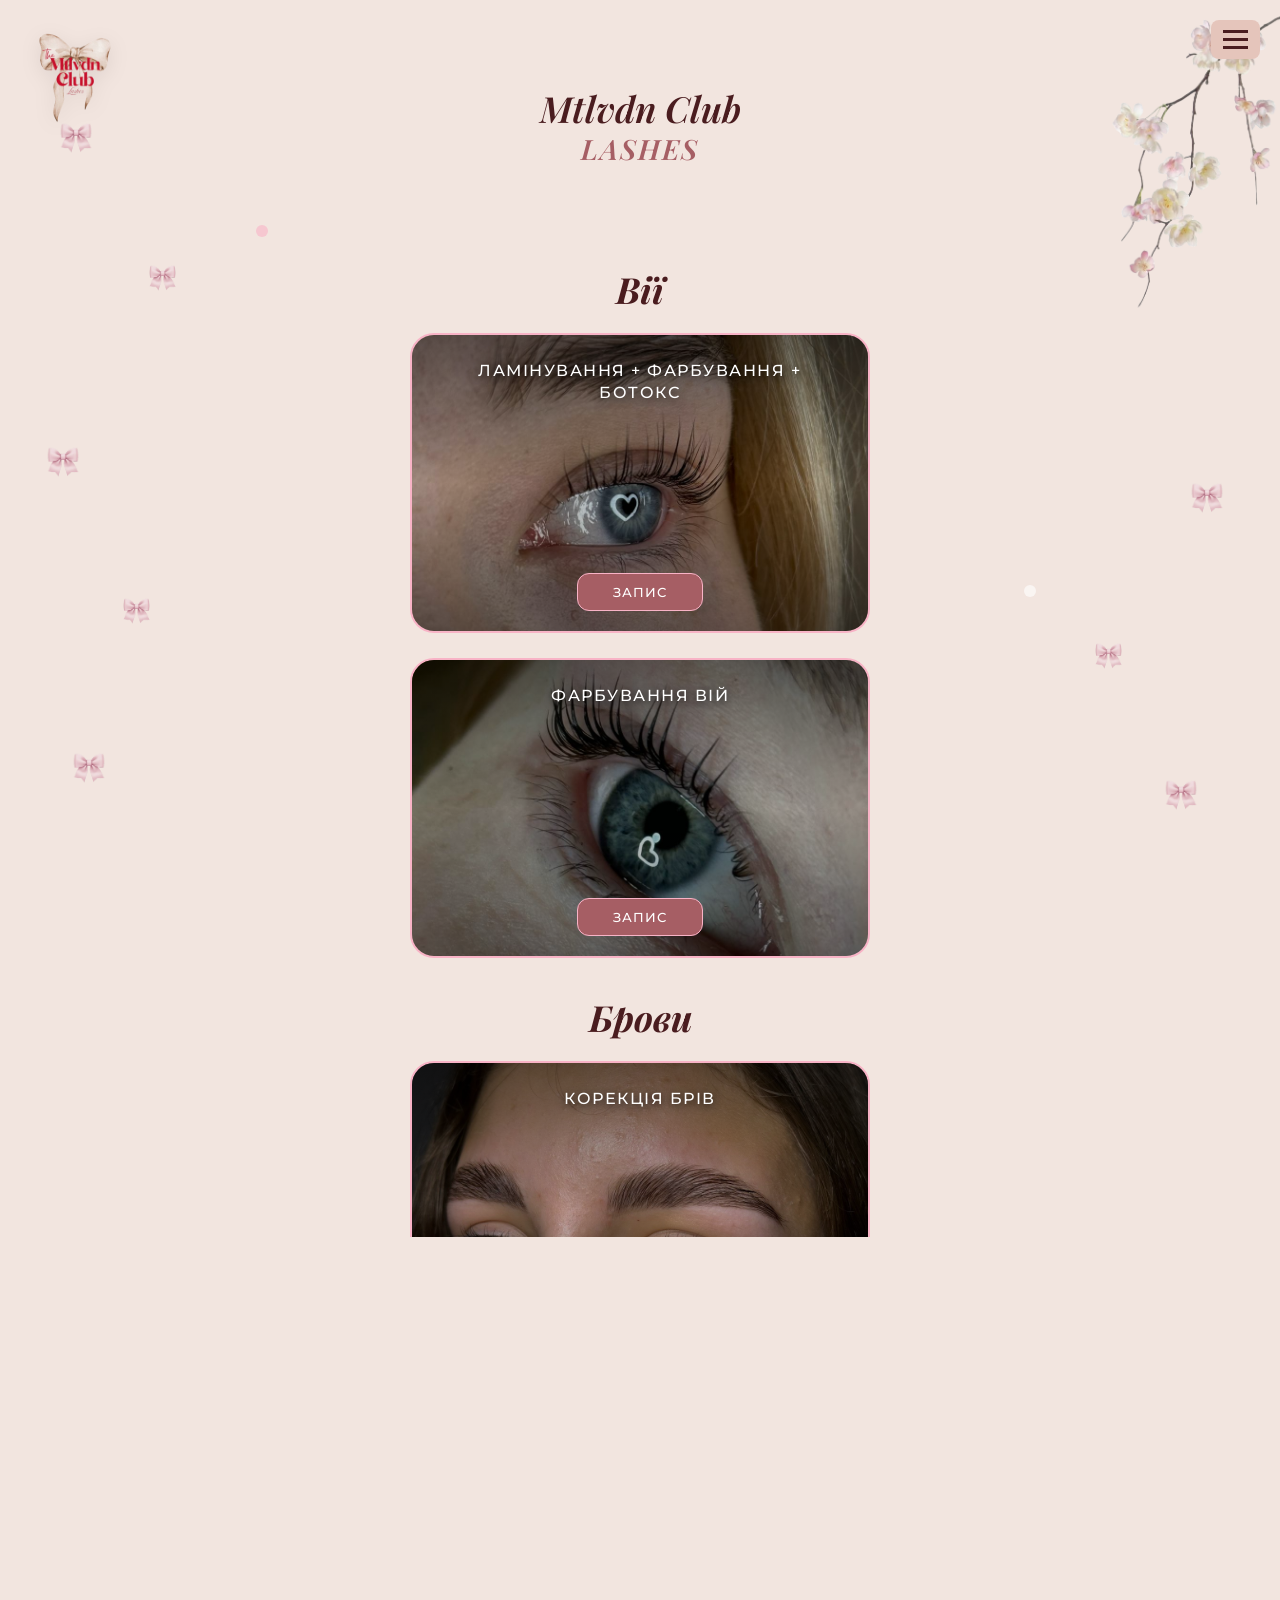
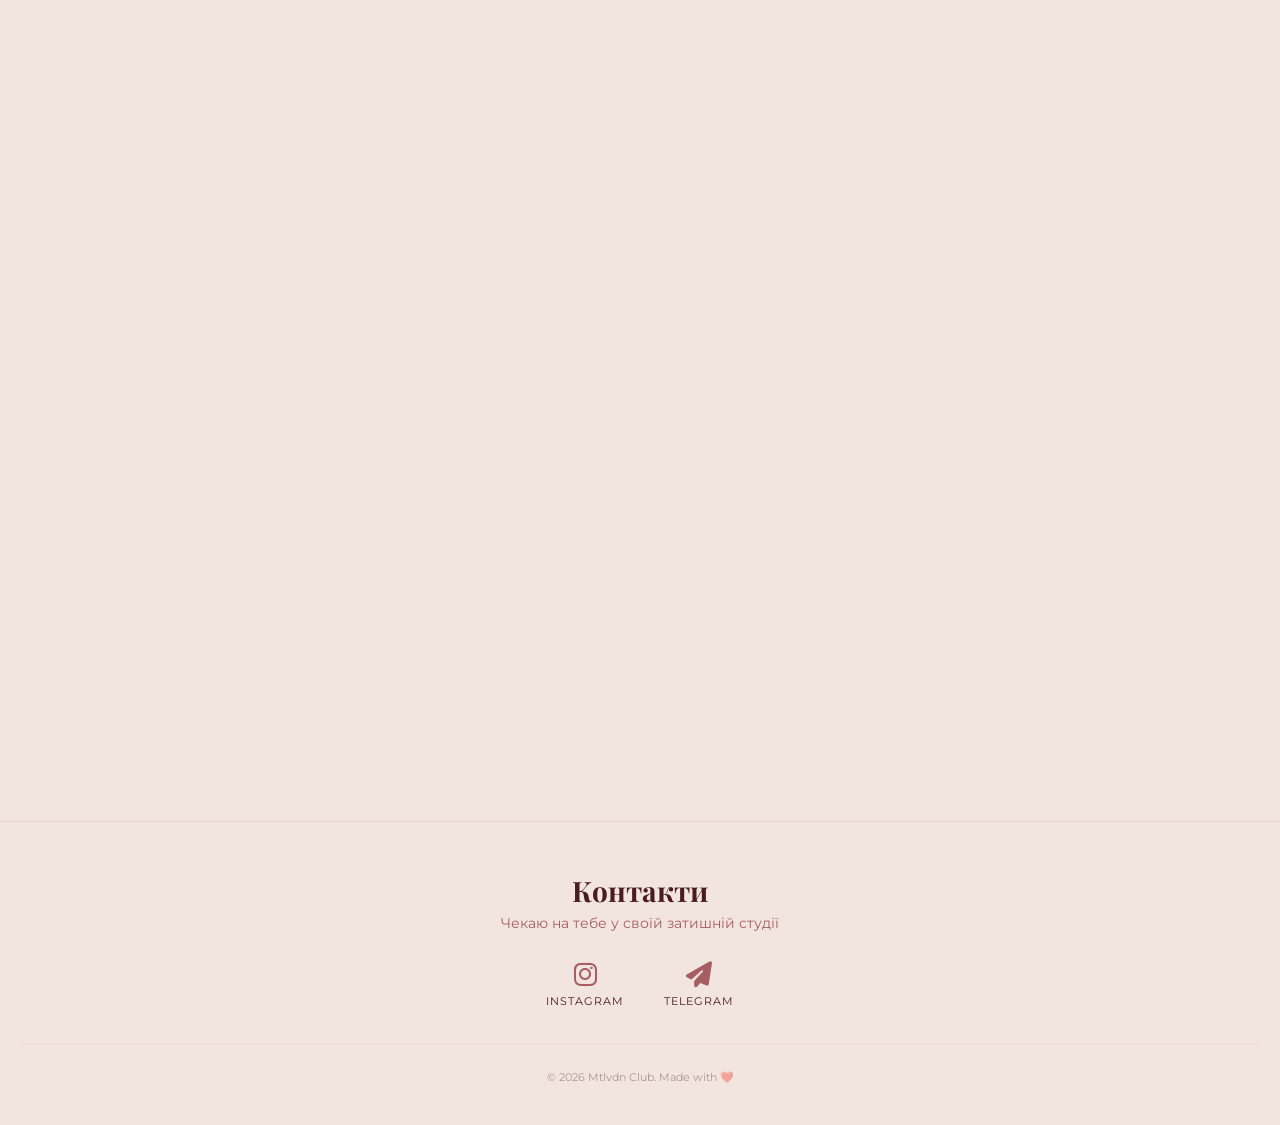
==== commit 92e199d4: "Update index.html" ====
--- a/index.html
+++ b/index.html
@@ -55,6 +55,7 @@
                 <ul style="list-style: none; padding: 0; margin: 0; width: 100%;">
                     <li><a href="services.html" class="menu-btn-item">Послуги</a></li>
                     <li><a href="about.html" class="menu-btn-item">Про мене</a></li>
+                    <li><a href="faq.html" class="menu-btn-item">Часті питання</a></li>
                     <li><a href="#contacts" class="menu-btn-item" onclick="document.getElementById('actual-menu').style.display = 'none'; document.getElementById('mobile-menu').classList.remove('active');">Контакти</a></li>
                     <li><a href="javascript:void(0)" onclick="document.getElementById('actual-menu').style.display = 'none'; document.getElementById('mobile-menu').classList.remove('active'); openModal();" class="menu-btn-item special">Записатися</a></li>
                 </ul>
@@ -110,172 +111,6 @@
             </div>
         </div>
     </main>
-<section class="faq-section animate-fade" style="max-width: 500px; margin: 40px auto 60px auto; padding: 0 20px; box-sizing: border-box;">
-        
-        <div class="main-faq-toggle" style="background: #ffffff; border: 1.5px solid #f8b3c6; border-radius: 16px; padding: 18px 22px; display: flex; justify-content: space-between; align-items: center; cursor: pointer; box-shadow: 0 8px 25px rgba(166, 94, 100, 0.03); transition: all 0.3s ease;" 
-             onclick="toggleGlobalFaq(this)">
-            <span style="font-family: 'Montserrat', sans-serif; font-size: 14px; font-weight: 500; color: #4a1c1f; letter-spacing: 2px; text-transform: uppercase; flex-grow: 1; text-align: left;">ЧАСТІ ПИТАННЯ</span>
-            <i class="fa-solid fa-angle-down" id="main-faq-icon" style="color: #a65e64; transition: transform 0.3s ease; font-size: 16px; margin-left: 15px;"></i>
-        </div>
-
-        <div id="global-faq-container" style="max-height: 0; overflow: hidden; transition: max-height 0.5s ease-out; margin-top: 15px;">
-            <div class="faq-container" style="padding-top: 5px;">
-
-                <div class="faq-item" style="background: #ffffff; border: 1.5px solid #f8b3c6; border-radius: 16px; margin-bottom: 12px; overflow: hidden; transition: all 0.3s ease;" onclick="toggleMobileFaq(this)">
-                    <div class="faq-question" style="padding: 18px 20px; display: flex; justify-content: space-between; align-items: center; cursor: pointer; font-family: 'Montserrat', sans-serif; font-size: 14px; font-weight: 500; color: #4a1c1f;">
-                        <span>1. Скільки тримається ламінування?</span>
-                        <i class="fa-solid fa-plus faq-icon" style="color: #a65e64; transition: transform 0.3s ease; font-size: 14px;"></i>
-                    </div>
-                    <div class="faq-answer" style="max-height: 0; overflow: hidden; transition: max-height 0.3s ease-out; font-family: 'Montserrat', sans-serif; font-size: 13px; line-height: 1.6; color: #5a3e3f; background: #fffbfb;">
-                        <p style="padding: 0 20px 18px 20px; margin: 0;">Ефект від ламінування зазвичай тримається від 1 до 2 місяців (4–8 тижнів). Це залежить від природного циклу оновлення волосків та правильного догляду після процедури.<br><br><strong>Важливо:</strong> ефект на віях не зникає раптово в один день — він поступово слабшає, тому навіть на 7–8 тижні частина вій ще може зберігати вигин.</p>
-                    </div>
-                </div>
-
-                <div class="faq-item" style="background: #ffffff; border: 1.5px solid #f8b3c6; border-radius: 16px; margin-bottom: 12px; overflow: hidden; transition: all 0.3s ease;" onclick="toggleMobileFaq(this)">
-                    <div class="faq-question" style="padding: 18px 20px; display: flex; justify-content: space-between; align-items: center; cursor: pointer; font-family: 'Montserrat', sans-serif; font-size: 14px; font-weight: 500; color: #4a1c1f;">
-                        <span>2. Чи можна мочити вії після процедури?</span>
-                        <i class="fa-solid fa-plus faq-icon" style="color: #a65e64; transition: transform 0.3s ease; font-size: 14px;"></i>
-                    </div>
-                    <div class="faq-answer" style="max-height: 0; overflow: hidden; transition: max-height 0.3s ease-out; font-family: 'Montserrat', sans-serif; font-size: 13px; line-height: 1.6; color: #5a3e3f; background: #fffbfb;">
-                        <p style="padding: 0 20px 18px 20px; margin: 0;">Ні, протягом перших кількох годин варто уникати контакту з водою, не терти очі та не чіпати вії руками.<br><br>У кінці дня обов’язково потрібно змити залишки складників і фарбника — це важлива частина догляду після ламінування. Також бажано утриматися від відвідування сауни, солярію, СПА та басейну в першу добу після процедури.</p>
-                    </div>
-                </div>
-
-                <div class="faq-item" style="background: #ffffff; border: 1.5px solid #f8b3c6; border-radius: 16px; margin-bottom: 12px; overflow: hidden; transition: all 0.3s ease;" onclick="toggleMobileFaq(this)">
-                    <div class="faq-question" style="padding: 18px 20px; display: flex; justify-content: space-between; align-items: center; cursor: pointer; font-family: 'Montserrat', sans-serif; font-size: 14px; font-weight: 500; color: #4a1c1f;">
-                        <span>3. Чи псує ламінування свої вії або брови?</span>
-                        <i class="fa-solid fa-plus faq-icon" style="color: #a65e64; transition: transform 0.3s ease; font-size: 14px;"></i>
-                    </div>
-                    <div class="faq-answer" style="max-height: 0; overflow: hidden; transition: max-height 0.3s ease-out; font-family: 'Montserrat', sans-serif; font-size: 13px; line-height: 1.6; color: #5a3e3f; background: #fffbfb;">
-                        <p style="padding: 0 20px 18px 20px; margin: 0;">Ні, при правильному виконанні процедури, використанні якісних матеріалів та належному догляді ламінування не шкодить волоскам.</p>
-                    </div>
-                </div>
-
-                <div class="faq-item" style="background: #ffffff; border: 1.5px solid #f8b3c6; border-radius: 16px; margin-bottom: 12px; overflow: hidden; transition: all 0.3s ease;" onclick="toggleMobileFaq(this)">
-                    <div class="faq-question" style="padding: 18px 20px; display: flex; justify-content: space-between; align-items: center; cursor: pointer; font-family: 'Montserrat', sans-serif; font-size: 14px; font-weight: 500; color: #4a1c1f;">
-                        <span>4. Скільки тримається фарба на бровах?</span>
-                        <i class="fa-solid fa-plus faq-icon" style="color: #a65e64; transition: transform 0.3s ease; font-size: 14px;"></i>
-                    </div>
-                    <div class="faq-answer" style="max-height: 0; overflow: hidden; transition: max-height 0.3s ease-out; font-family: 'Montserrat', sans-serif; font-size: 13px; line-height: 1.6; color: #5a3e3f; background: #fffbfb;">
-                        <p style="padding: 0 20px 18px 20px; margin: 0;">На шкірі фарба тримається до 7 днів, а на волосках — приблизно 3–4 тижні.</p>
-                    </div>
-                </div>
-
-                <div class="faq-item" style="background: #ffffff; border: 1.5px solid #f8b3c6; border-radius: 16px; margin-bottom: 12px; overflow: hidden; transition: all 0.3s ease;" onclick="toggleMobileFaq(this)">
-                    <div class="faq-question" style="padding: 18px 20px; display: flex; justify-content: space-between; align-items: center; cursor: pointer; font-family: 'Montserrat', sans-serif; font-size: 14px; font-weight: 500; color: #4a1c1f;">
-                        <span>5. Чи потрібен догляд після процедури?</span>
-                        <i class="fa-solid fa-plus faq-icon" style="color: #a65e64; transition: transform 0.3s ease; font-size: 14px;"></i>
-                    </div>
-                    <div class="faq-answer" style="max-height: 0; overflow: hidden; transition: max-height 0.3s ease-out; font-family: 'Montserrat', sans-serif; font-size: 13px; line-height: 1.6; color: #5a3e3f; background: #fffbfb;">
-                        <p style="padding: 0 20px 18px 20px; margin: 0;">Так, важливо використовувати олійки або спеціальні засоби для живлення волосків, а також не терти зону брів і вій.</p>
-                    </div>
-                </div>
-
-                <div class="faq-item" style="background: #ffffff; border: 1.5px solid #f8b3c6; border-radius: 16px; margin-bottom: 12px; overflow: hidden; transition: all 0.3s ease;" onclick="toggleMobileFaq(this)">
-                    <div class="faq-question" style="padding: 18px 20px; display: flex; justify-content: space-between; align-items: center; cursor: pointer; font-family: 'Montserrat', sans-serif; font-size: 14px; font-weight: 500; color: #4a1c1f;">
-                        <span>6. Як часто можна робити ламінування?</span>
-                        <i class="fa-solid fa-plus faq-icon" style="color: #a65e64; transition: transform 0.3s ease; font-size: 14px;"></i>
-                    </div>
-                    <div class="faq-answer" style="max-height: 0; overflow: hidden; transition: max-height 0.3s ease-out; font-family: 'Montserrat', sans-serif; font-size: 13px; line-height: 1.6; color: #5a3e3f; background: #fffbfb;">
-                        <p style="padding: 0 20px 18px 20px; margin: 0;">Рекомендується повторювати процедуру не частіше ніж один раз на 1,5–2 місяці.</p>
-                    </div>
-                </div>
-
-                <div class="faq-item" style="background: #ffffff; border: 1.5px solid #f8b3c6; border-radius: 16px; margin-bottom: 12px; overflow: hidden; transition: all 0.3s ease;" onclick="toggleMobileFaq(this)">
-                    <div class="faq-question" style="padding: 18px 20px; display: flex; justify-content: space-between; align-items: center; cursor: pointer; font-family: 'Montserrat', sans-serif; font-size: 14px; font-weight: 500; color: #4a1c1f;">
-                        <span>7. Чи можна користуватись тушшю після ламінування?</span>
-                        <i class="fa-solid fa-plus faq-icon" style="color: #a65e64; transition: transform 0.3s ease; font-size: 14px;"></i>
-                    </div>
-                    <div class="faq-answer" style="max-height: 0; overflow: hidden; transition: max-height 0.3s ease-out; font-family: 'Montserrat', sans-serif; font-size: 13px; line-height: 1.6; color: #5a3e3f; background: #fffbfb;">
-                        <p style="padding: 0 20px 18px 20px; margin: 0;">Так, але бажано не раніше ніж через 24 години після процедури. Краще використовувати неводостійку туш.</p>
-                    </div>
-                </div>
-
-                <div class="faq-item" style="background: #ffffff; border: 1.5px solid #f8b3c6; border-radius: 16px; margin-bottom: 12px; overflow: hidden; transition: all 0.3s ease;" onclick="toggleMobileFaq(this)">
-                    <div class="faq-question" style="padding: 18px 20px; display: flex; justify-content: space-between; align-items: center; cursor: pointer; font-family: 'Montserrat', sans-serif; font-size: 14px; font-weight: 500; color: #4a1c1f;">
-                        <span>8. Чи можна робити процедуру після нарощення вій?</span>
-                        <i class="fa-solid fa-plus faq-icon" style="color: #a65e64; transition: transform 0.3s ease; font-size: 14px;"></i>
-                    </div>
-                    <div class="faq-answer" style="max-height: 0; overflow: hidden; transition: max-height 0.3s ease-out; font-family: 'Montserrat', sans-serif; font-size: 13px; line-height: 1.6; color: #5a3e3f; background: #fffbfb;">
-                        <p style="padding: 0 20px 18px 20px; margin: 0;">Так, але тільки після повного зняття нарощених вій.</p>
-                    </div>
-                </div>
-
-                <div class="faq-item" style="background: #ffffff; border: 1.5px solid #f8b3c6; border-radius: 16px; margin-bottom: 12px; overflow: hidden; transition: all 0.3s ease;" onclick="toggleMobileFaq(this)">
-                    <div class="faq-question" style="padding: 18px 20px; display: flex; justify-content: space-between; align-items: center; cursor: pointer; font-family: 'Montserrat', sans-serif; font-size: 14px; font-weight: 500; color: #4a1c1f;">
-                        <span>9. Чи може бути алергія на фарбу або склади?</span>
-                        <i class="fa-solid fa-plus faq-icon" style="color: #a65e64; transition: transform 0.3s ease; font-size: 14px;"></i>
-                    </div>
-                    <div class="faq-answer" style="max-height: 0; overflow: hidden; transition: max-height 0.3s ease-out; font-family: 'Montserrat', sans-serif; font-size: 13px; line-height: 1.6; color: #5a3e3f; background: #fffbfb;">
-                        <p style="padding: 0 20px 18px 20px; margin: 0;">Так, у людей із чутливою шкірою можлива алергічна реакція, тому за бажанням можна попередньо зробити тест на алергію.</p>
-                    </div>
-                </div>
-
-                <div class="faq-item" style="background: #ffffff; border: 1.5px solid #f8b3c6; border-radius: 16px; margin-bottom: 12px; overflow: hidden; transition: all 0.3s ease;" onclick="toggleMobileFaq(this)">
-                    <div class="faq-question" style="padding: 18px 20px; display: flex; justify-content: space-between; align-items: center; cursor: pointer; font-family: 'Montserrat', sans-serif; font-size: 14px; font-weight: 500; color: #4a1c1f;">
-                        <span>10. Що таке ламінування брів або вій?</span>
-                        <i class="fa-solid fa-plus faq-icon" style="color: #a65e64; transition: transform 0.3s ease; font-size: 14px;"></i>
-                    </div>
-                    <div class="faq-answer" style="max-height: 0; overflow: hidden; transition: max-height 0.3s ease-out; font-family: 'Montserrat', sans-serif; font-size: 13px; line-height: 1.6; color: #5a3e3f; background: #fffbfb;">
-                        <p style="padding: 0 20px 18px 20px; margin: 0;">Ламінування — це procedural, яка допомагає надати бровам і віям більш доглянутого та виразного вигляду.<br><br>Вії стають підкрученими, візуально довшими та об’ємнішими, а брови — більш слухняними, акуратно вкладеними та густішими на вигляд. Під час процедури також часто виконується фарбування та живлення волосків.</p>
-                    </div>
-                </div>
-
-                <div class="faq-item" style="background: #ffffff; border: 1.5px solid #f8b3c6; border-radius: 16px; margin-bottom: 12px; overflow: hidden; transition: all 0.3s ease;" onclick="toggleMobileFaq(this)">
-                    <div class="faq-question" style="padding: 18px 20px; display: flex; justify-content: space-between; align-items: center; cursor: pointer; font-family: 'Montserrat', sans-serif; font-size: 14px; font-weight: 500; color: #4a1c1f;">
-                        <span>11. Як довго триває процедура?</span>
-                        <i class="fa-solid fa-plus faq-icon" style="color: #a65e64; transition: transform 0.3s ease; font-size: 14px;"></i>
-                    </div>
-                    <div class="faq-answer" style="max-height: 0; overflow: hidden; transition: max-height 0.3s ease-out; font-family: 'Montserrat', sans-serif; font-size: 13px; line-height: 1.6; color: #5a3e3f; background: #fffbfb;">
-                        <p style="padding: 0 20px 18px 20px; margin: 0;">У середньому процедура займає від 40 хвилин до 1,5 години.</p>
-                    </div>
-                </div>
-
-                <div class="faq-item" style="background: #ffffff; border: 1.5px solid #f8b3c6; border-radius: 16px; margin-bottom: 12px; overflow: hidden; transition: all 0.3s ease;" onclick="toggleMobileFaq(this)">
-                    <div class="faq-question" style="padding: 18px 20px; display: flex; justify-content: space-between; align-items: center; cursor: pointer; font-family: 'Montserrat', sans-serif; font-size: 14px; font-weight: 500; color: #4a1c1f;">
-                        <span>12. Чи є протипоказання?</span>
-                        <i class="fa-solid fa-plus faq-icon" style="color: #a65e64; transition: transform 0.3s ease; font-size: 14px;"></i>
-                    </div>
-                    <div class="faq-answer" style="max-height: 0; overflow: hidden; transition: max-height 0.3s ease-out; font-family: 'Montserrat', sans-serif; font-size: 13px; line-height: 1.6; color: #5a3e3f; background: #fffbfb;">
-                        <p style="padding: 0 20px 18px 20px; margin: 0;">Так, процедуру не рекомендується робити при захворюваннях очей, подразненнях шкіри, алергічних реакціях, відкритих ранках або відразу після косметологічних процедур у зоні брів чи очей.</p>
-                    </div>
-                </div>
-
-                <div class="faq-item" style="background: #ffffff; border: 1.5px solid #f8b3c6; border-radius: 16px; margin-bottom: 12px; overflow: hidden; transition: all 0.3s ease;" onclick="toggleMobileFaq(this)">
-                    <div class="faq-question" style="padding: 18px 20px; display: flex; justify-content: space-between; align-items: center; cursor: pointer; font-family: 'Montserrat', sans-serif; font-size: 14px; font-weight: 500; color: #4a1c1f;">
-                        <span>13. Чи можна робити ламінування при чутливій шкірі?</span>
-                        <i class="fa-solid fa-plus faq-icon" style="color: #a65e64; transition: transform 0.3s ease; font-size: 14px;"></i>
-                    </div>
-                    <div class="faq-answer" style="max-height: 0; overflow: hidden; transition: max-height 0.3s ease-out; font-family: 'Montserrat', sans-serif; font-size: 13px; line-height: 1.6; color: #5a3e3f; background: #fffbfb;">
-                        <p style="padding: 0 20px 18px 20px; margin: 0;">Так, але важливо заздалегідь попередити майстра про чутливість шкіри. За потреби можна зробити тест на алергію, щоб процедура була максимально комфортною та безпечною.</p>
-                    </div>
-                </div>
-
-                <div class="faq-item" style="background: #ffffff; border: 1.5px solid #f8b3c6; border-radius: 16px; margin-bottom: 12px; overflow: hidden; transition: all 0.3s ease;" onclick="toggleMobileFaq(this)">
-                    <div class="faq-question" style="padding: 18px 20px; display: flex; justify-content: space-between; align-items: center; cursor: pointer; font-family: 'Montserrat', sans-serif; font-size: 14px; font-weight: 500; color: #4a1c1f;">
-                        <span>14. Що робити, якщо результат не сподобався?</span>
-                        <i class="fa-solid fa-plus faq-icon" style="color: #a65e64; transition: transform 0.3s ease; font-size: 14px;"></i>
-                    </div>
-                    <div class="faq-answer" style="max-height: 0; overflow: hidden; transition: max-height 0.3s ease-out; font-family: 'Montserrat', sans-serif; font-size: 13px; line-height: 1.6; color: #5a3e3f; background: #fffbfb;">
-                        <p style="padding: 0 20px 18px 20px; margin: 0;">Потрібно повідомити майстра про свої побажання. За можливості можна зробити корекцію або записатися на повторну консультацію.</p>
-                    </div>
-                </div>
-
-                <div class="faq-item" style="background: #ffffff; border: 1.5px solid #f8b3c6; border-radius: 16px; margin-bottom: 12px; overflow: hidden; transition: all 0.3s ease;" onclick="toggleMobileFaq(this)">
-                    <div class="faq-question" style="padding: 18px 20px; display: flex; justify-content: space-between; align-items: center; cursor: pointer; font-family: 'Montserrat', sans-serif; font-size: 14px; font-weight: 500; color: #4a1c1f;">
-                        <span>15. Чи можна робити ламінування перед морем?</span>
-                        <i class="fa-solid fa-plus faq-icon" style="color: #a65e64; transition: transform 0.3s ease; font-size: 14px;"></i>
-                    </div>
-                    <div class="faq-answer" style="max-height: 0; overflow: hidden; transition: max-height 0.3s ease-out; font-family: 'Montserrat', sans-serif; font-size: 13px; line-height: 1.6; color: #5a3e3f; background: #fffbfb;">
-                        <p style="padding: 0 20px 18px 20px; margin: 0;">   Так, але бажано робити процедуру за 3–5 днів до відпочинку. Важливу роль відіграє зволоження волосків, тому за потреби майстер може підібрати доглядові засоби.
-    Після контакту із солоною водою важливо промивати вії та брови прісною водою.
-        Щодо брів — перед відпочинком краще обрати звичайне фарбування, оскільки це більш практичний варіант у умовах моря, сонця та спеки.</p>
-                    </div>
-                </div>
-
-            </div>
-        </div>
-    </section>
             
     <div id="bookingModal" class="modal">
         <div class="modal-overlay" onclick="closeModal()"></div>
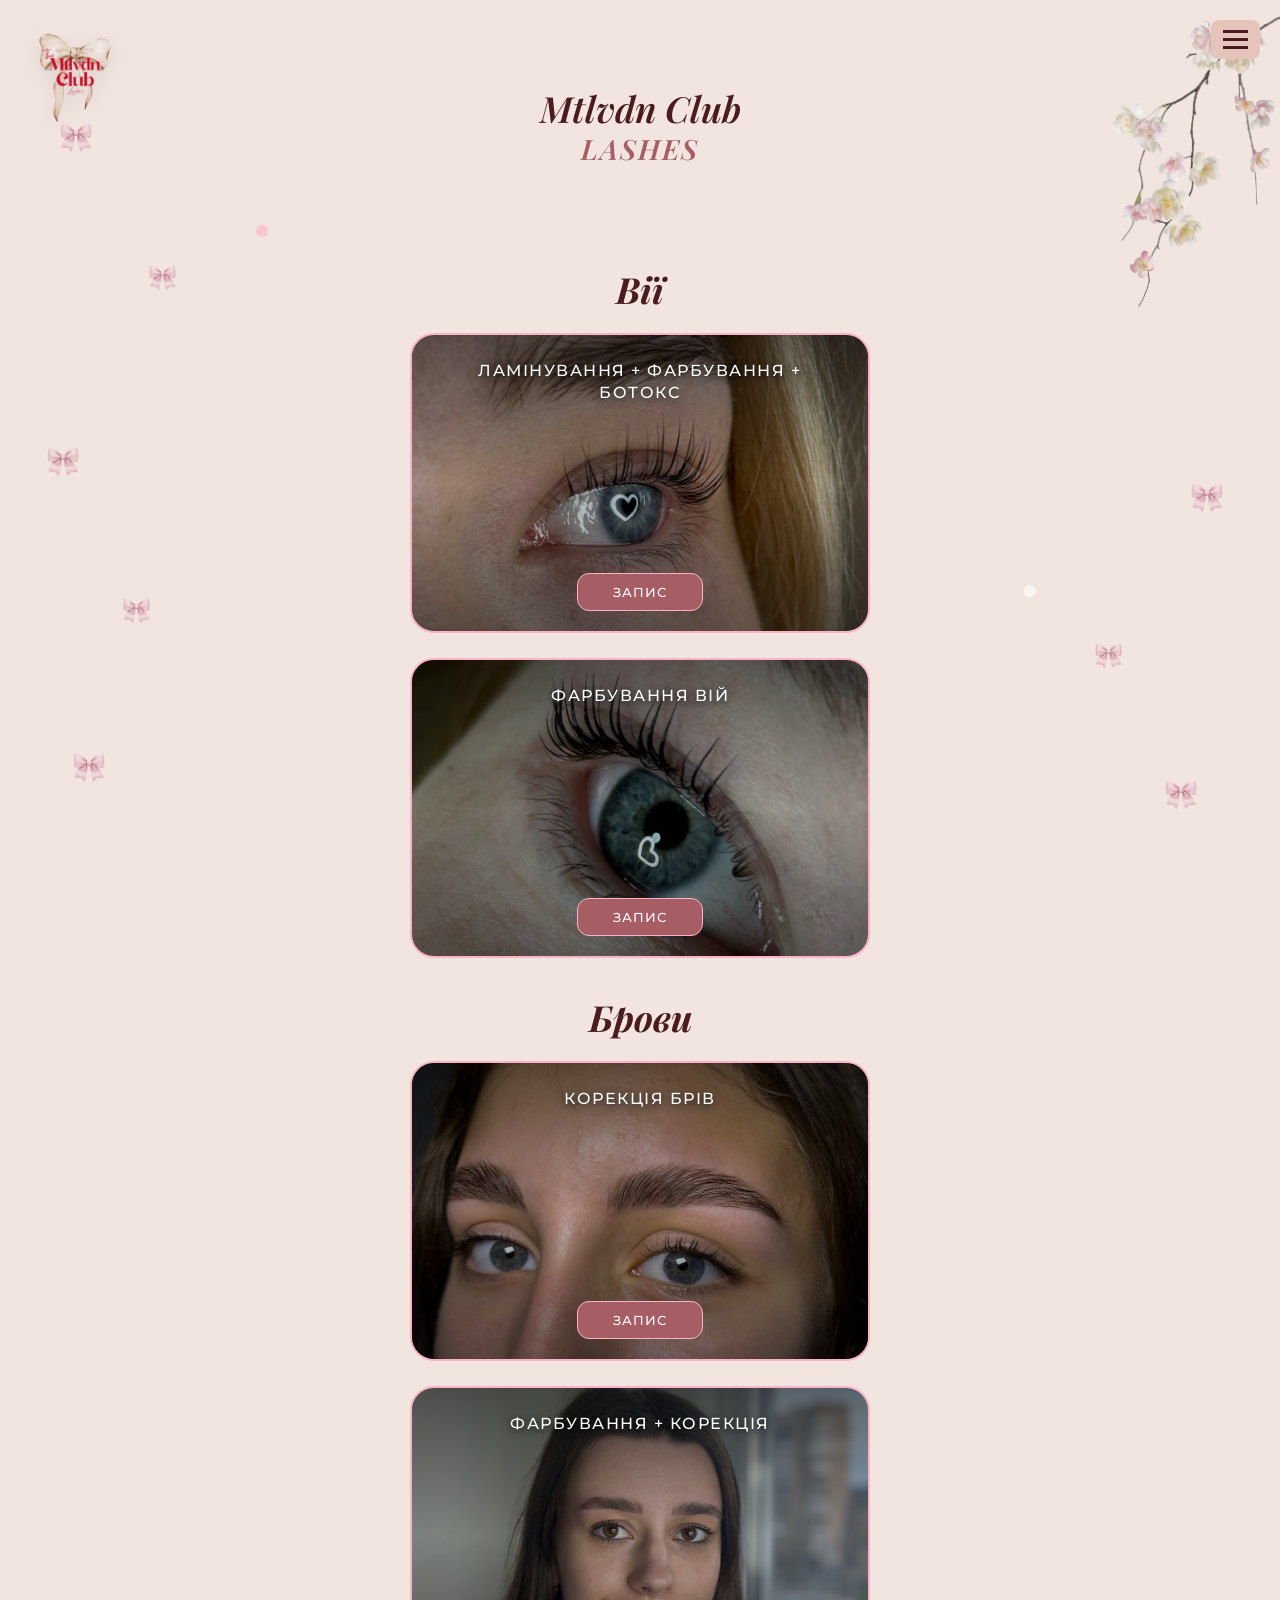
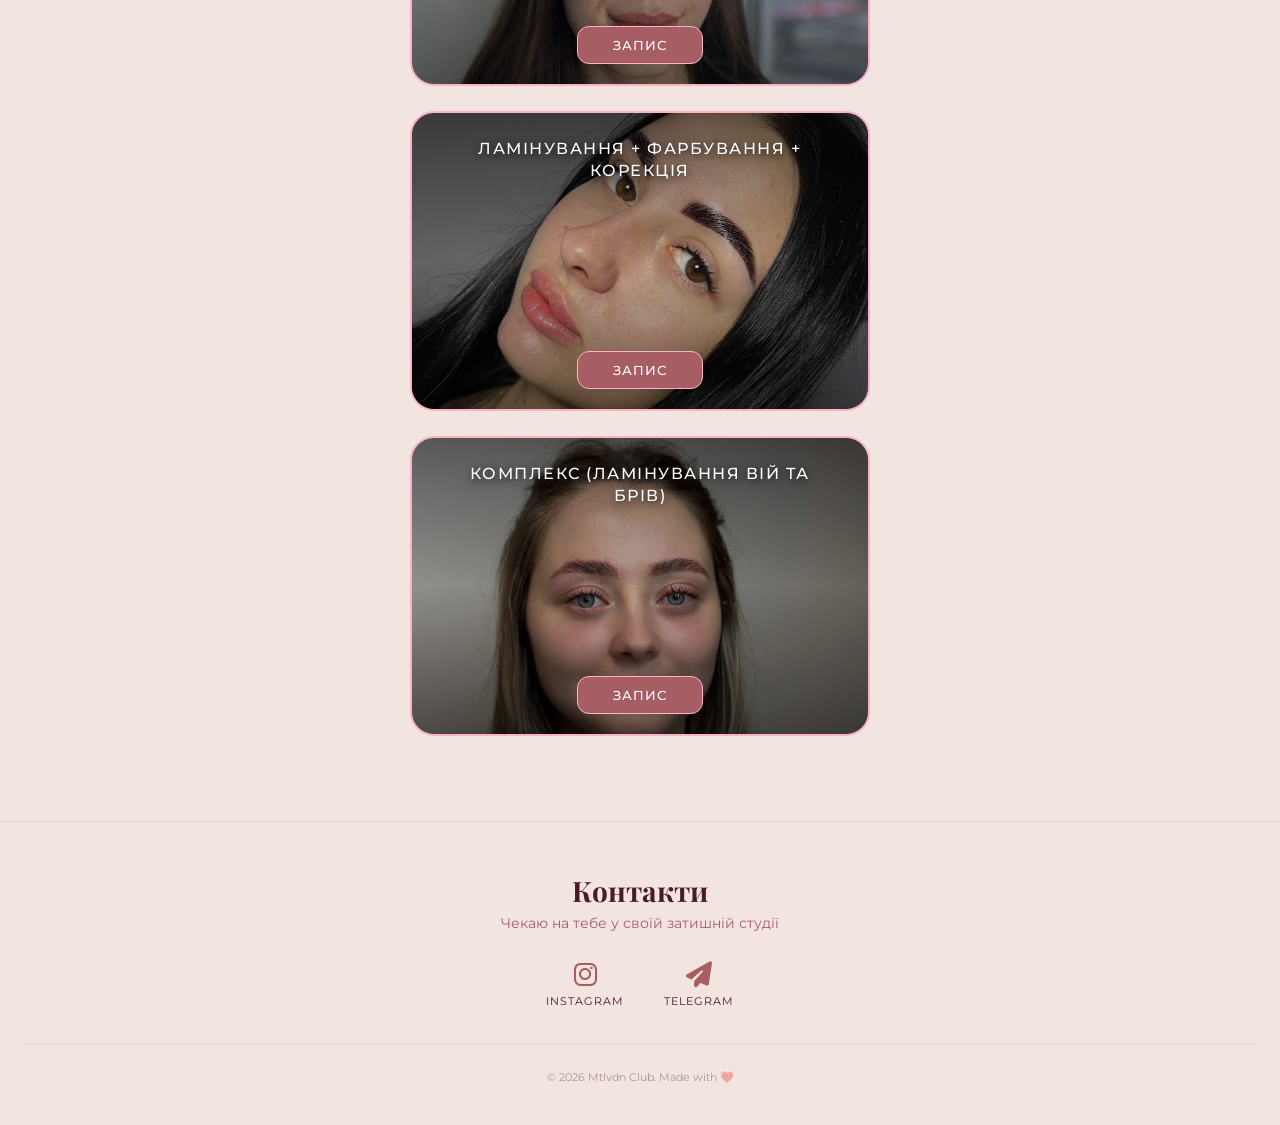
==== commit 79d7987b: "Fix HTML encoding issues in index.html" ====
--- a/index.html
+++ b/index.html
@@ -189,12 +189,12 @@
             <p class="footer-subtitle">Чекаю на тебе у своїй затишній студії</p>
             
             <div class="contact-links">
-                <a href="https://instagram.com/ТВІЙ_НІК" target="_blank" class="contact-item">
+                <a href="https://instagram.com/mtlvdn.club_lashes" target="_blank" class="contact-item">
                     <i class="fa-brands fa-instagram footer-icon"></i>
                     <span class="label">Instagram</span>
                 </a>
                 
-                <a href="https://t.me/ТВІЙ_НОМЕР" target="_blank" class="contact-item">
+                <a href="https://t.me/mtlvdn" target="_blank" class="contact-item">
                     <i class="fa-solid fa-paper-plane footer-icon"></i>
                     <span class="label">Telegram</span>
                 </a>
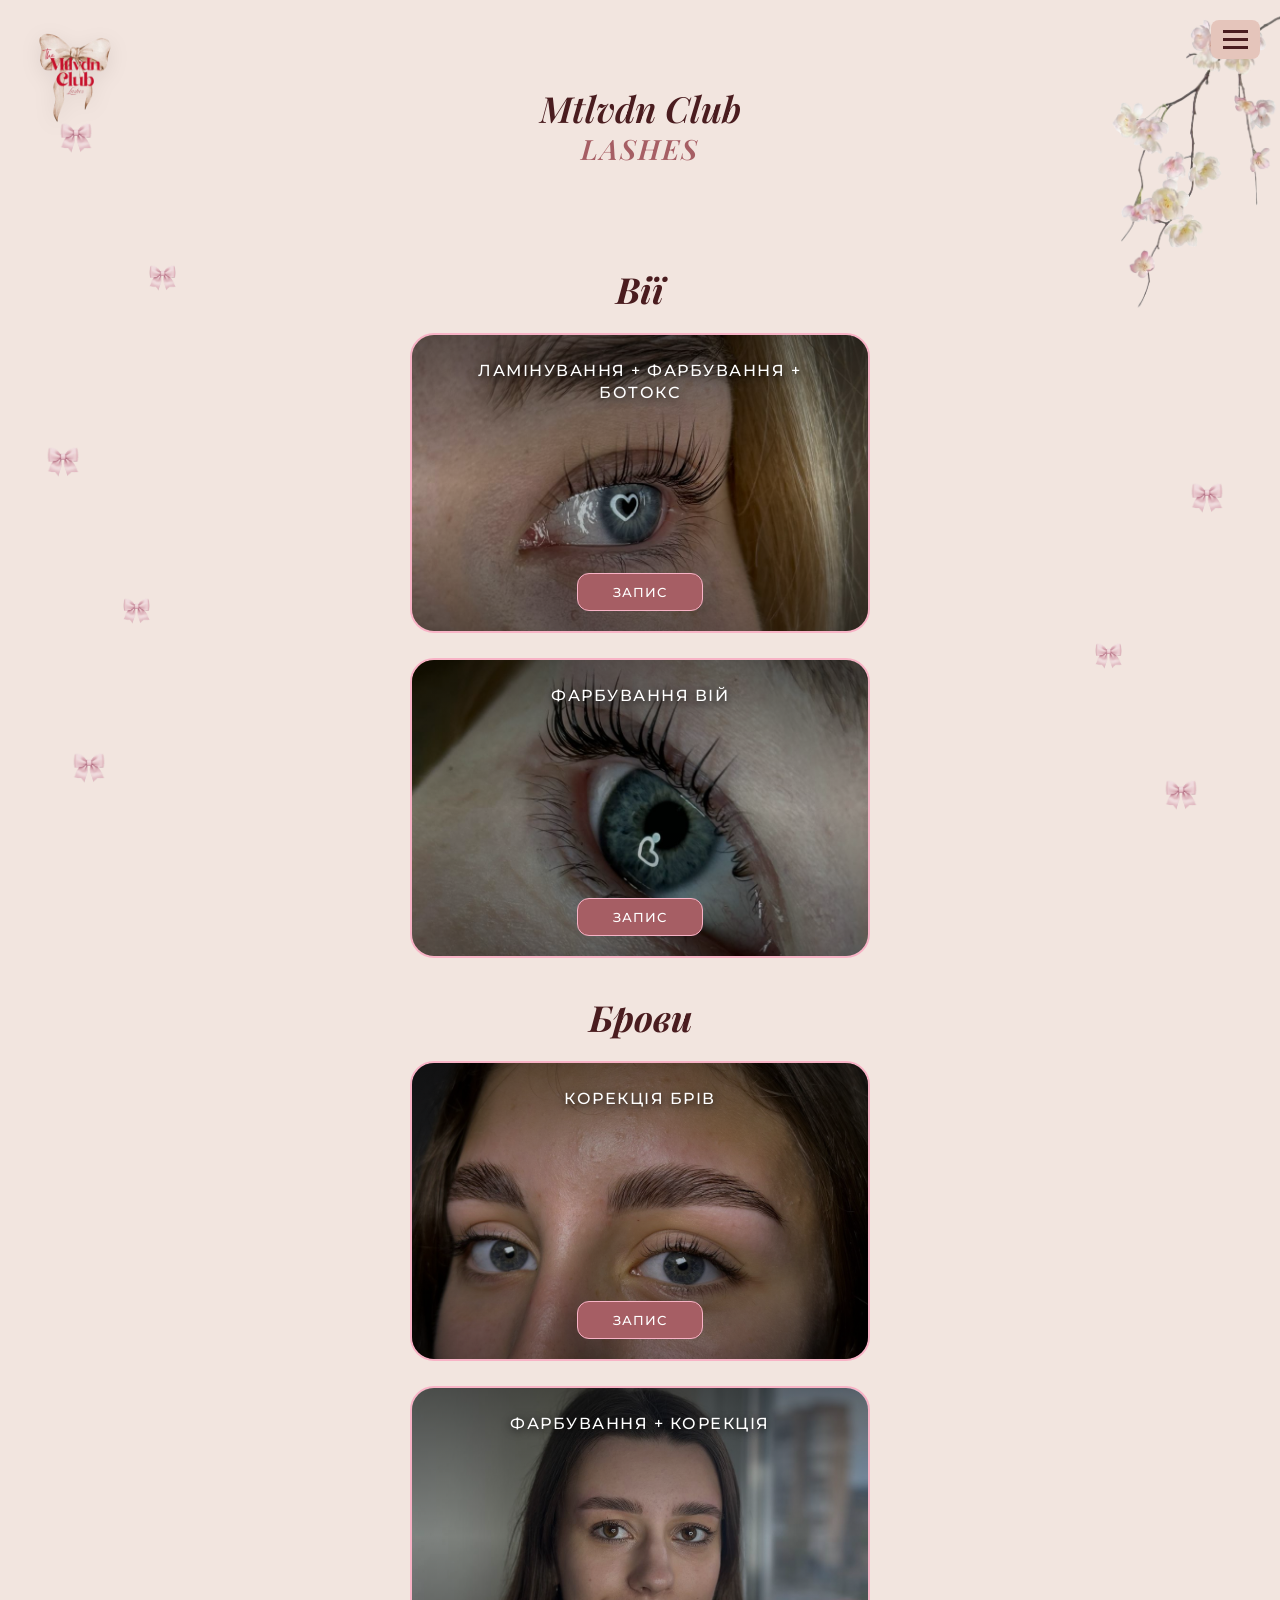
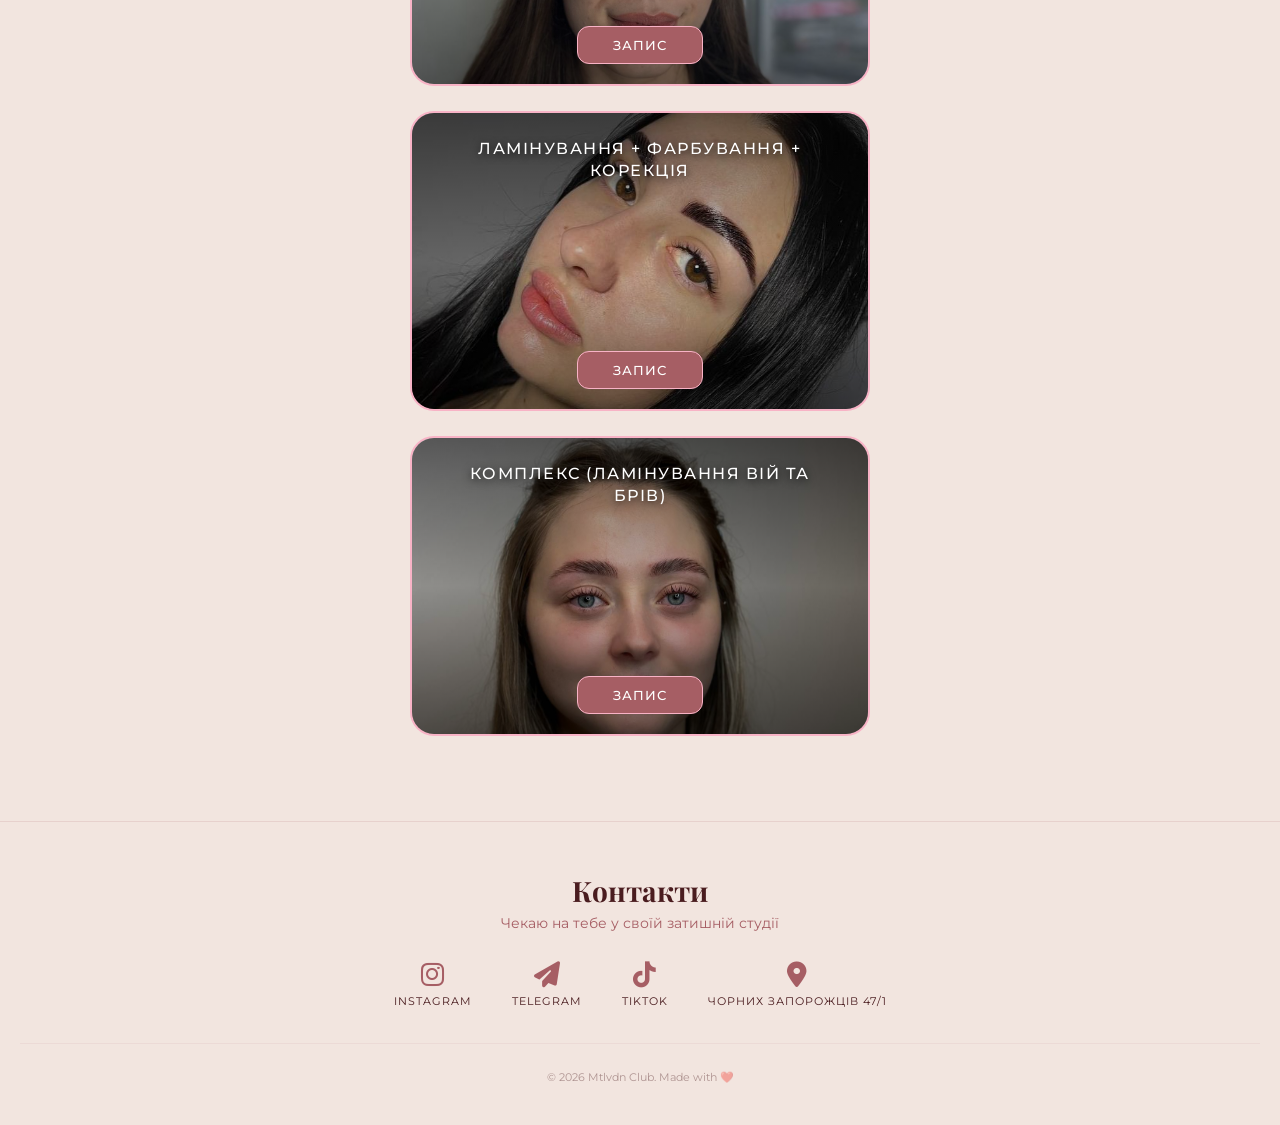
==== commit 3635f87d: "Fix HTML formatting and add TikTok link" ====
--- a/index.html
+++ b/index.html
@@ -23,8 +23,6 @@
         <div class="bow bow-9"></div>
         <div class="bow bow-10"></div>
 
-        <div class="confetti confetti-1"></div>
-        <div class="confetti confetti-2"></div>
 
         <a href="index.html">
             <img src="images/logo.png" alt="Логотип" class="main-logo">
@@ -134,7 +132,7 @@
                             <option value="Депіляція над верхньою губою (200грн)">Депіляція над верхньою губою — 200 грн</option>
                         </optgroup>
                         <optgroup label="Комплекси">
-                            <option value="Комплекс (1000 грн)">Комплекс (Ламінування вій та брів) — 1000 грн</option>
+                            <option value="Комплекс (1000 грн)">Комплекс (Корекція, ламінування та фарбування брів та вій) — 1000 грн</option>
                         </optgroup>
                     </select>
                 </div>
@@ -188,18 +186,27 @@
             <h2 class="footer-title">Контакти</h2>
             <p class="footer-subtitle">Чекаю на тебе у своїй затишній студії</p>
             
-            <div class="contact-links">
-                <a href="https://instagram.com/mtlvdn.club_lashes" target="_blank" class="contact-item">
-                    <i class="fa-brands fa-instagram footer-icon"></i>
-                    <span class="label">Instagram</span>
-                </a>
-                
-                <a href="https://t.me/mtlvdn" target="_blank" class="contact-item">
-                    <i class="fa-solid fa-paper-plane footer-icon"></i>
-                    <span class="label">Telegram</span>
-                </a>
-            </div>
-
+             <div class="contact-links">
+    <a href="https://instagram.com/mtlvdn.club_lashes" target="_blank" class="contact-item">
+        <i class="fa-brands fa-instagram footer-icon"></i>
+        <span class="label">Instagram</span>
+    </a>
+    
+    <a href="https://t.me/mtlvdn" target="_blank" class="contact-item">
+        <i class="fa-solid fa-paper-plane footer-icon"></i>
+        <span class="label">Telegram</span>
+    </a>
+
+    <a href="https://www.tiktok.com/@mtlvdn.club_lashes?_r=1&_t=ZS-972VdNHEYEa" target="_blank" class="contact-item">
+        <i class="fa-brands fa-tiktok footer-icon"></i>
+        <span class="label">TikTok</span>
+    </a>
+
+    <a href="https://maps.app.goo.gl/yHMRMbnvWUcdjjW39" target="_blank" class="contact-item">
+        <i class="fa-solid fa-location-dot footer-icon"></i>
+        <span class="label">Чорних Запорожців 47/1</span>
+    </a>
+</div>
             <div class="footer-bottom">
                 <p>© 2026 Mtlvdn Club. Made with ❤️</p>
             </div>
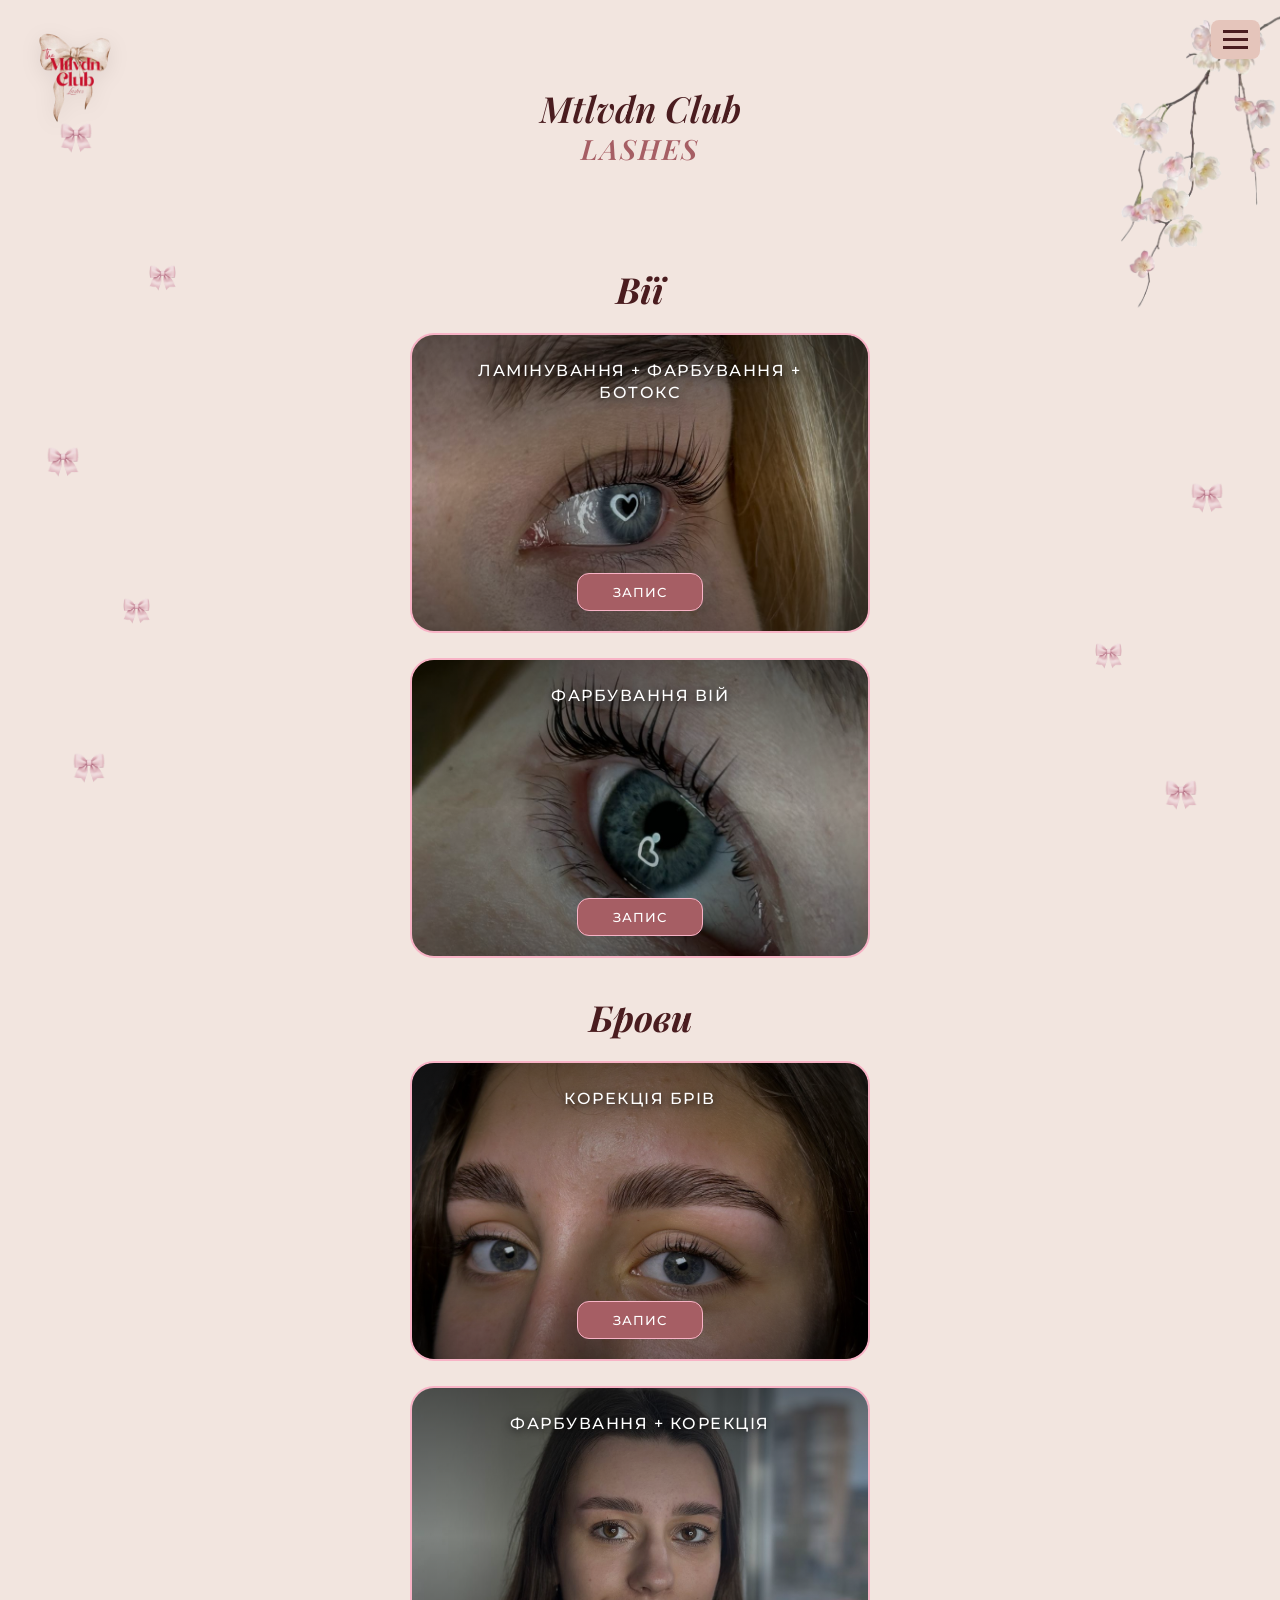
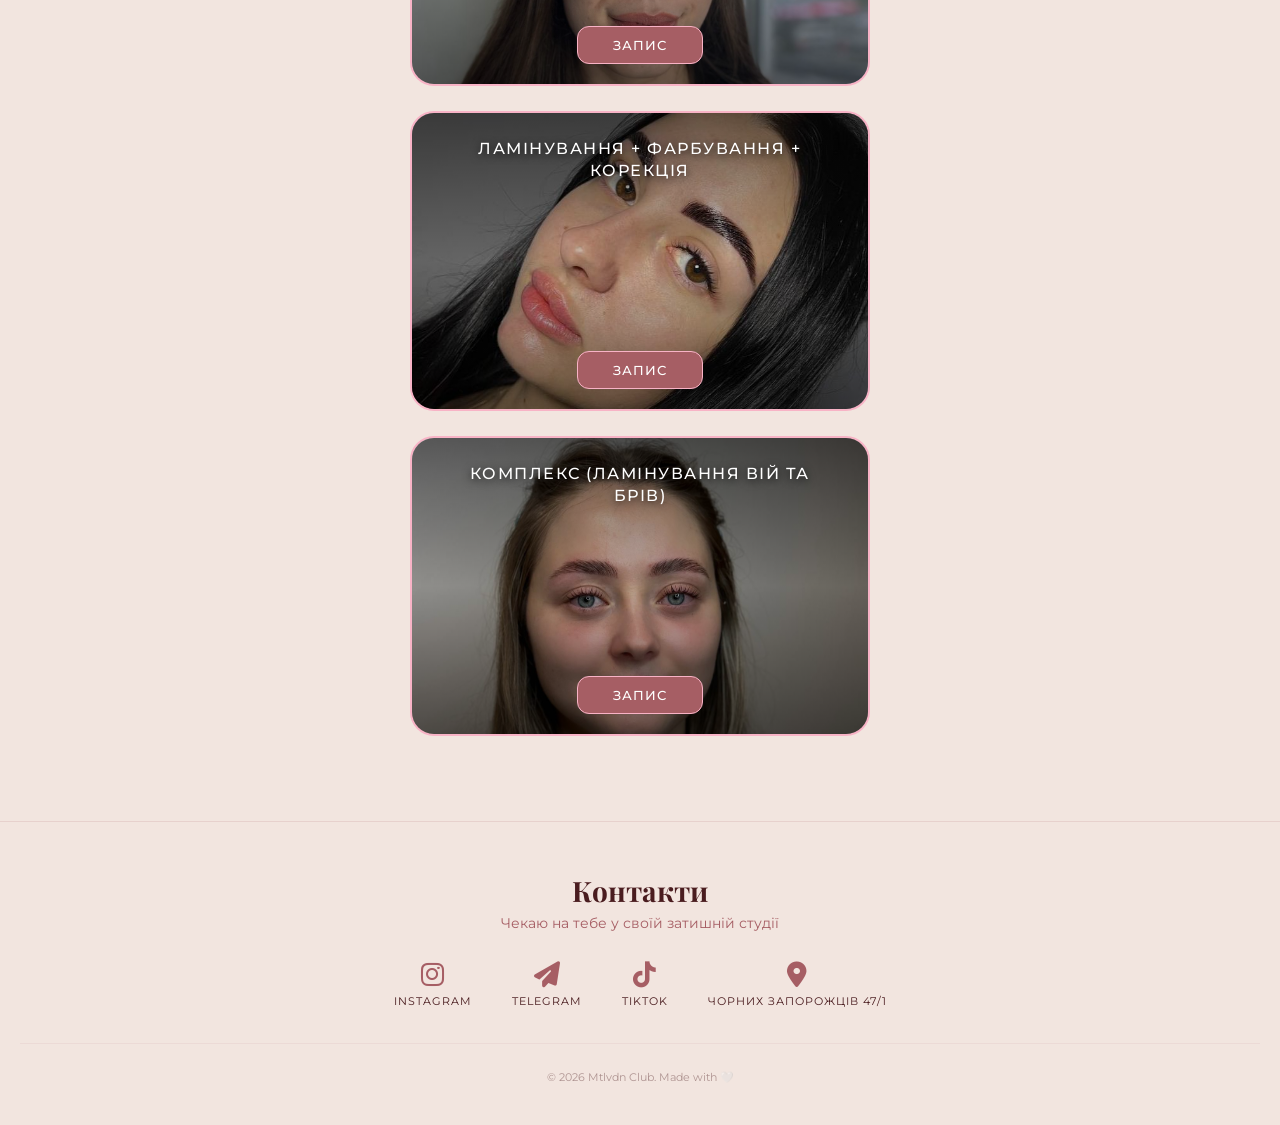
==== commit 2651be11: "Restore index.html with original content" ====
--- a/index.html
+++ b/index.html
@@ -208,7 +208,7 @@
     </a>
 </div>
             <div class="footer-bottom">
-                <p>© 2026 Mtlvdn Club. Made with ❤️</p>
+                <p>© 2026 Mtlvdn Club. Made with 🤍</p>
             </div>
         </div>
     </footer>
--- a/style.css
+++ b/style.css
@@ -725,12 +725,30 @@
         box-sizing: border-box !important;
     }
 }
-    }
-
-    .submit-btn {
-        padding: 12px 0 !important;    
-        font-size: 14px !important;    
-        border-radius: 10px !important;
-        margin-top: 5px !important;
-    }
-}
+@media screen and (max-width: 480px) {
+    .contact-links {
+        display: flex !important;
+        flex-direction: row !important; /* Строго в ряд */
+        justify-content: space-between !important; /* Равномерно по ширине */
+        gap: 8px !important; /* Минимальный зазор */
+        max-width: 95% !important; /* Не даем блоку выходить за края */
+        margin: 20px auto !important; /* Центрируем сам блок */
+    }
+
+    .contact-item {
+        flex: 1 1 auto !important; /* Позволяем элементам сжиматься */
+        min-width: 0 !important;
+    }
+
+    .contact-item .label {
+        font-size: 9px !important; /* Еще чуть меньше шрифт */
+        letter-spacing: -0.2px !important; /* Сжимаем буквы, чтобы адрес влез */
+        white-space: nowrap !important; /* Запрещаем перенос текста */
+        overflow: hidden;
+        text-overflow: ellipsis; /* Если совсем не влезет — будет троеточие */
+    }
+
+    .footer-icon {
+        font-size: 20px !important; /* Немного уменьшим сами иконки */
+    }
+}
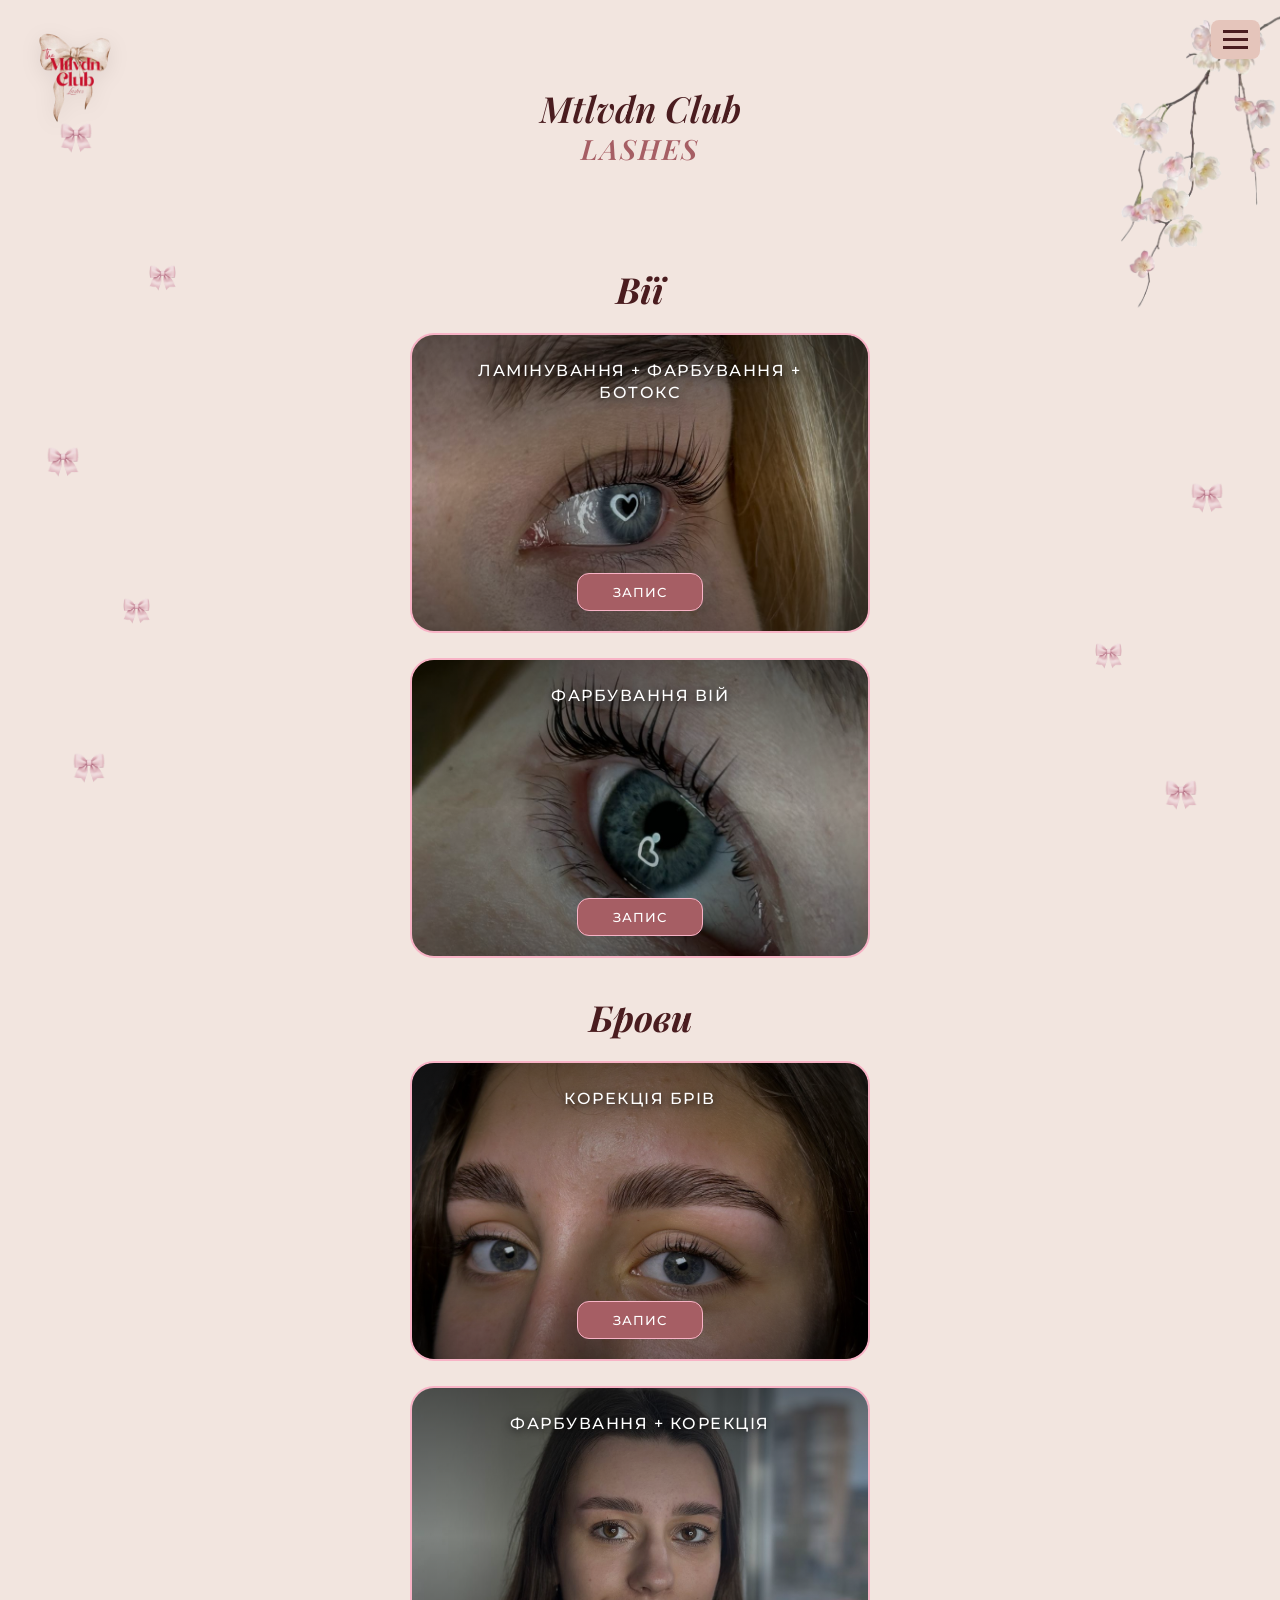
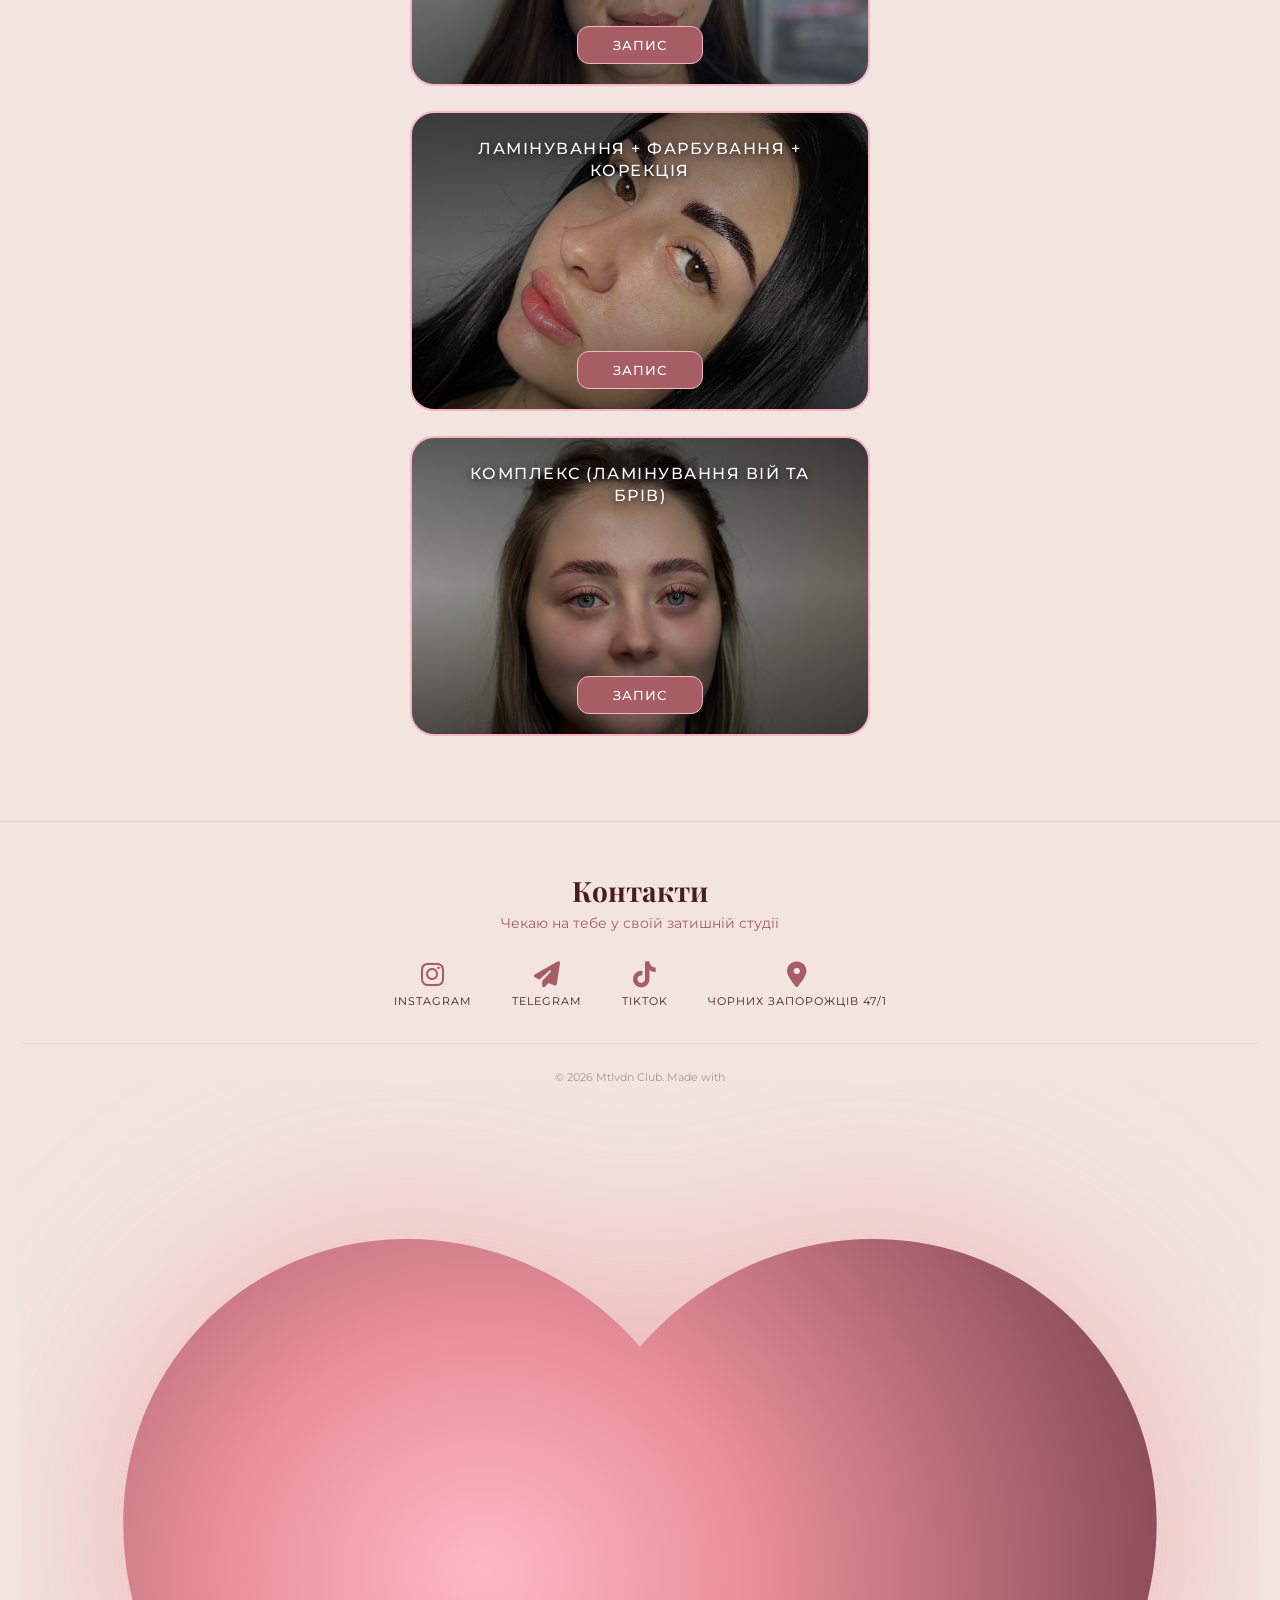
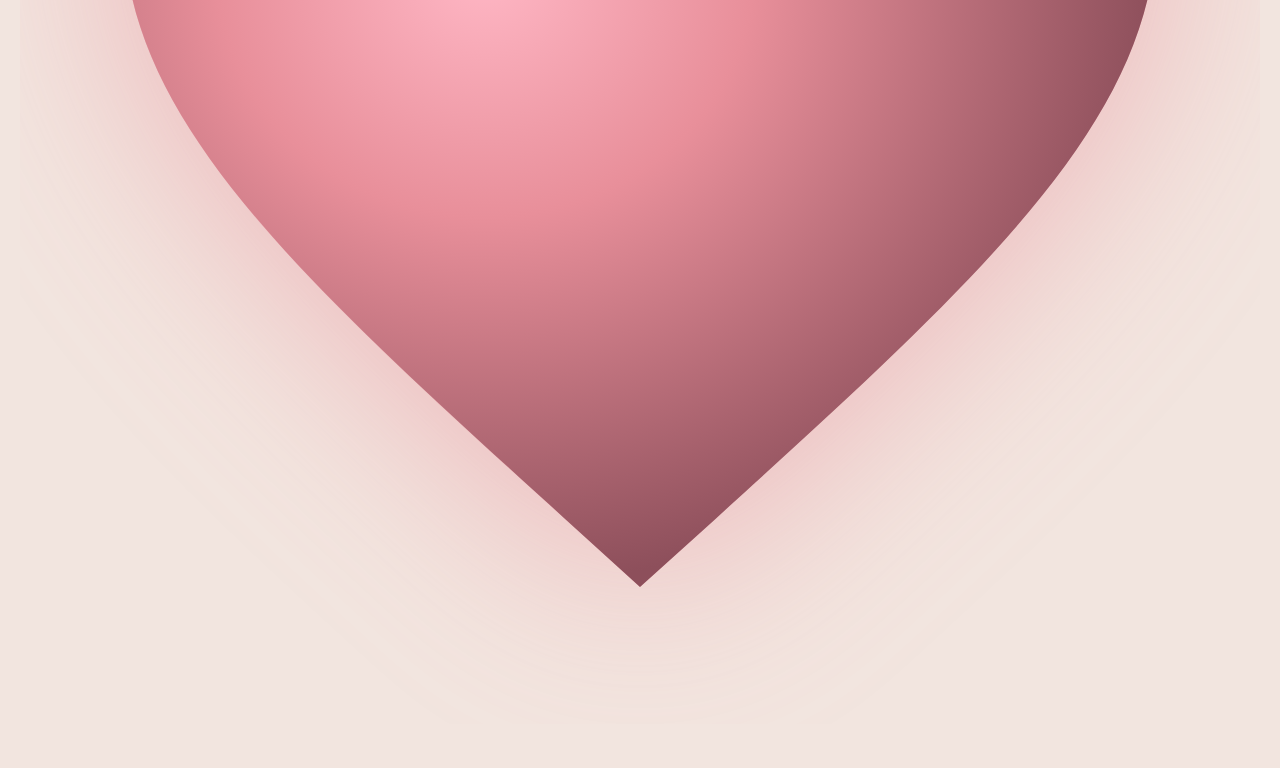
==== commit f69cfe46: "Refactor index.html structure and content" ====
--- a/index.html
+++ b/index.html
@@ -208,7 +208,28 @@
     </a>
 </div>
             <div class="footer-bottom">
-                <p>© 2026 Mtlvdn Club. Made with 🤍</p>
+      <p class="footer-text">
+    © 2026 Mtlvdn Club. Made with 
+    <svg class="premium-heart" viewBox="0 0 24 24" xmlns="http://www.w3.org/2000/svg">
+        <defs>
+            <!-- Дорогой объемный градиент от глубокого бордо к нежно-розовому -->
+            <radialGradient id="heartGrad" cx="35%" cy="35%" r="65%">
+                <stop offset="0%" stop-color="#ffb7c5" />
+                <stop offset="40%" stop-color="#e88f9a" />
+                <stop offset="100%" stop-color="#8d4f5b" />
+            </radialGradient>
+            <!-- Фильтр для мягкого розового свечения под сердцем -->
+            <filter id="glow" x="-20%" y="-20%" width="140%" height="140%">
+                <feGaussianBlur stdDeviation="2" result="blur" />
+                <feComposite in="SourceGraphic" in2="blur" operator="over" />
+            </filter>
+        </defs>
+        <!-- Тень/Свечение -->
+        <path d="M12 21.35l-1.45-1.32C5.4 15.36 2 12.28 2 8.5 2 5.42 4.42 3 7.5 3c1.74 0 3.41.81 4.5 2.09C13.09 3.81 14.76 3 16.5 3 19.58 3 22 5.42 22 8.5c0 3.78-3.4 6.86-8.55 11.54L12 21.35z" fill="#e88f9a" opacity="0.6" filter="url(#glow)"/>
+        <!-- Основное сердце с градиентом -->
+        <path d="M12 21.35l-1.45-1.32C5.4 15.36 2 12.28 2 8.5 2 5.42 4.42 3 7.5 3c1.74 0 3.41.81 4.5 2.09C13.09 3.81 14.76 3 16.5 3 19.58 3 22 5.42 22 8.5c0 3.78-3.4 6.86-8.55 11.54L12 21.35z" fill="url(#heartGrad)"/>
+    </svg>
+</p>
             </div>
         </div>
     </footer>
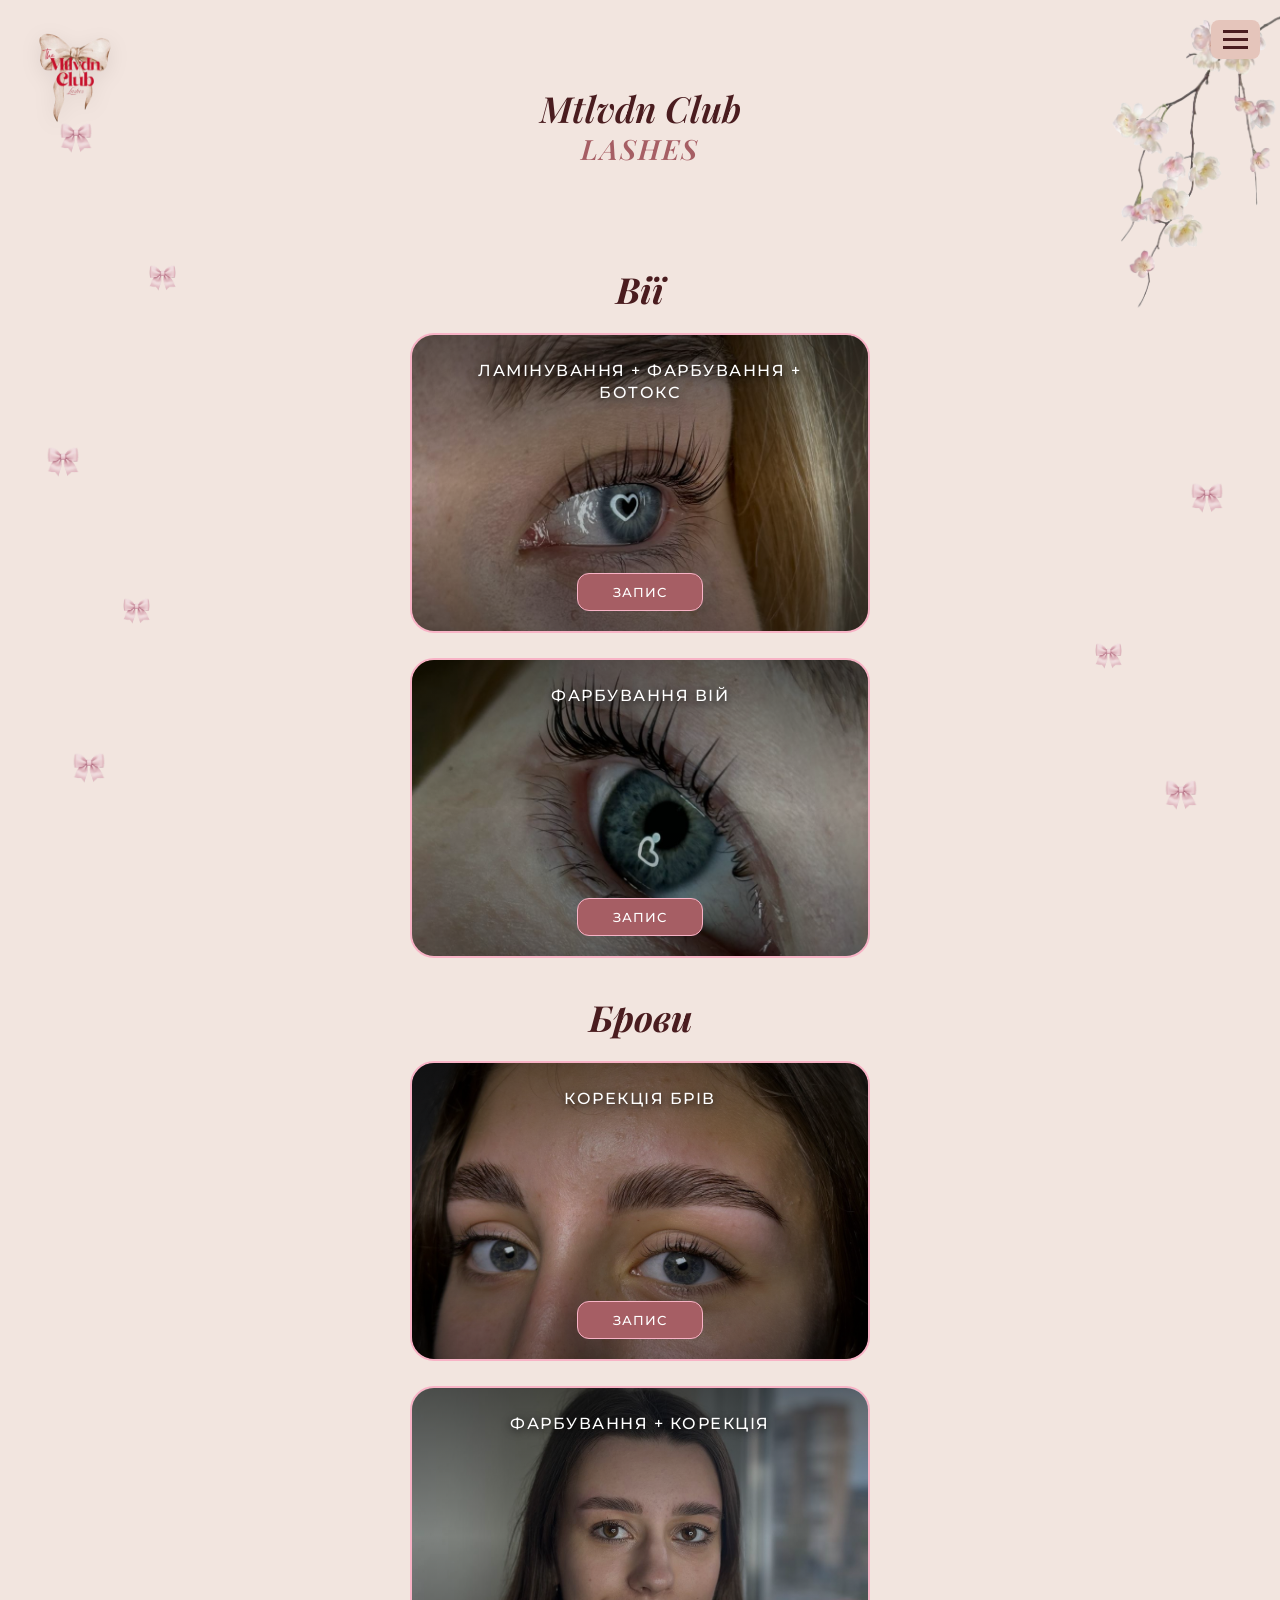
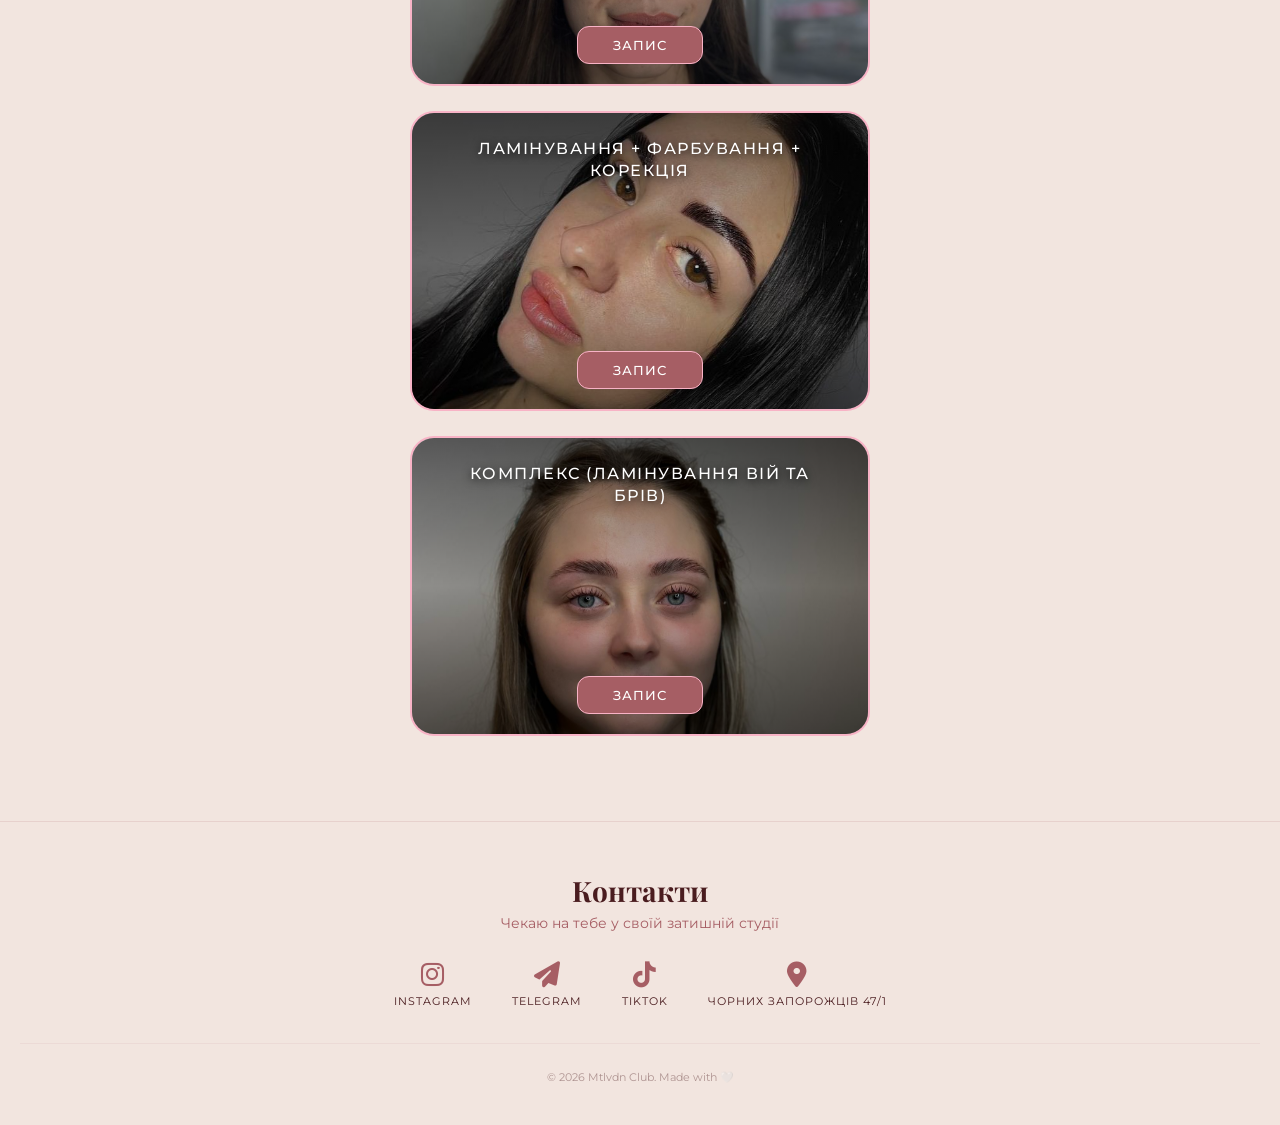
==== commit a0c04ead: "Refactor index.html structure and content" ====
--- a/index.html
+++ b/index.html
@@ -208,28 +208,7 @@
     </a>
 </div>
             <div class="footer-bottom">
-      <p class="footer-text">
-    © 2026 Mtlvdn Club. Made with 
-    <svg class="premium-heart" viewBox="0 0 24 24" xmlns="http://www.w3.org/2000/svg">
-        <defs>
-            <!-- Дорогой объемный градиент от глубокого бордо к нежно-розовому -->
-            <radialGradient id="heartGrad" cx="35%" cy="35%" r="65%">
-                <stop offset="0%" stop-color="#ffb7c5" />
-                <stop offset="40%" stop-color="#e88f9a" />
-                <stop offset="100%" stop-color="#8d4f5b" />
-            </radialGradient>
-            <!-- Фильтр для мягкого розового свечения под сердцем -->
-            <filter id="glow" x="-20%" y="-20%" width="140%" height="140%">
-                <feGaussianBlur stdDeviation="2" result="blur" />
-                <feComposite in="SourceGraphic" in2="blur" operator="over" />
-            </filter>
-        </defs>
-        <!-- Тень/Свечение -->
-        <path d="M12 21.35l-1.45-1.32C5.4 15.36 2 12.28 2 8.5 2 5.42 4.42 3 7.5 3c1.74 0 3.41.81 4.5 2.09C13.09 3.81 14.76 3 16.5 3 19.58 3 22 5.42 22 8.5c0 3.78-3.4 6.86-8.55 11.54L12 21.35z" fill="#e88f9a" opacity="0.6" filter="url(#glow)"/>
-        <!-- Основное сердце с градиентом -->
-        <path d="M12 21.35l-1.45-1.32C5.4 15.36 2 12.28 2 8.5 2 5.42 4.42 3 7.5 3c1.74 0 3.41.81 4.5 2.09C13.09 3.81 14.76 3 16.5 3 19.58 3 22 5.42 22 8.5c0 3.78-3.4 6.86-8.55 11.54L12 21.35z" fill="url(#heartGrad)"/>
-    </svg>
-</p>
+                <p>© 2026 Mtlvdn Club. Made with 🤍</p>
             </div>
         </div>
     </footer>
